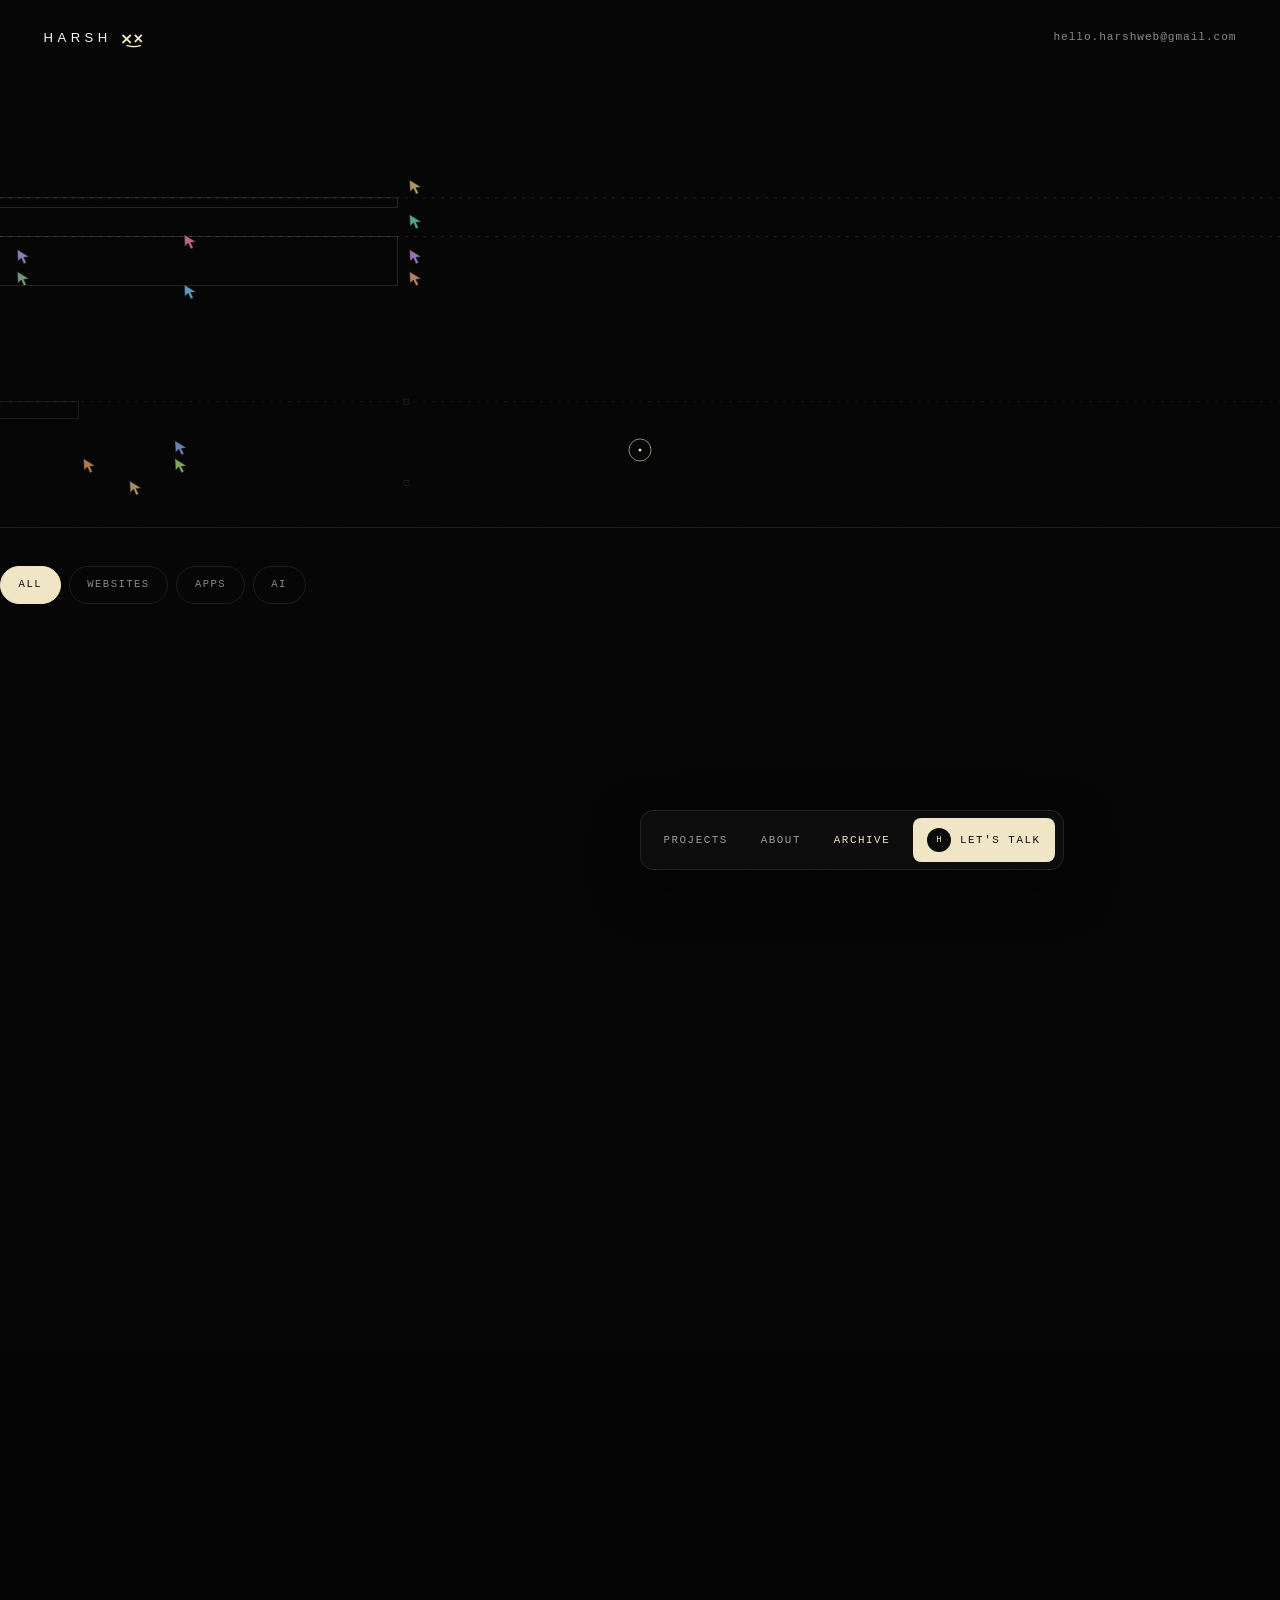
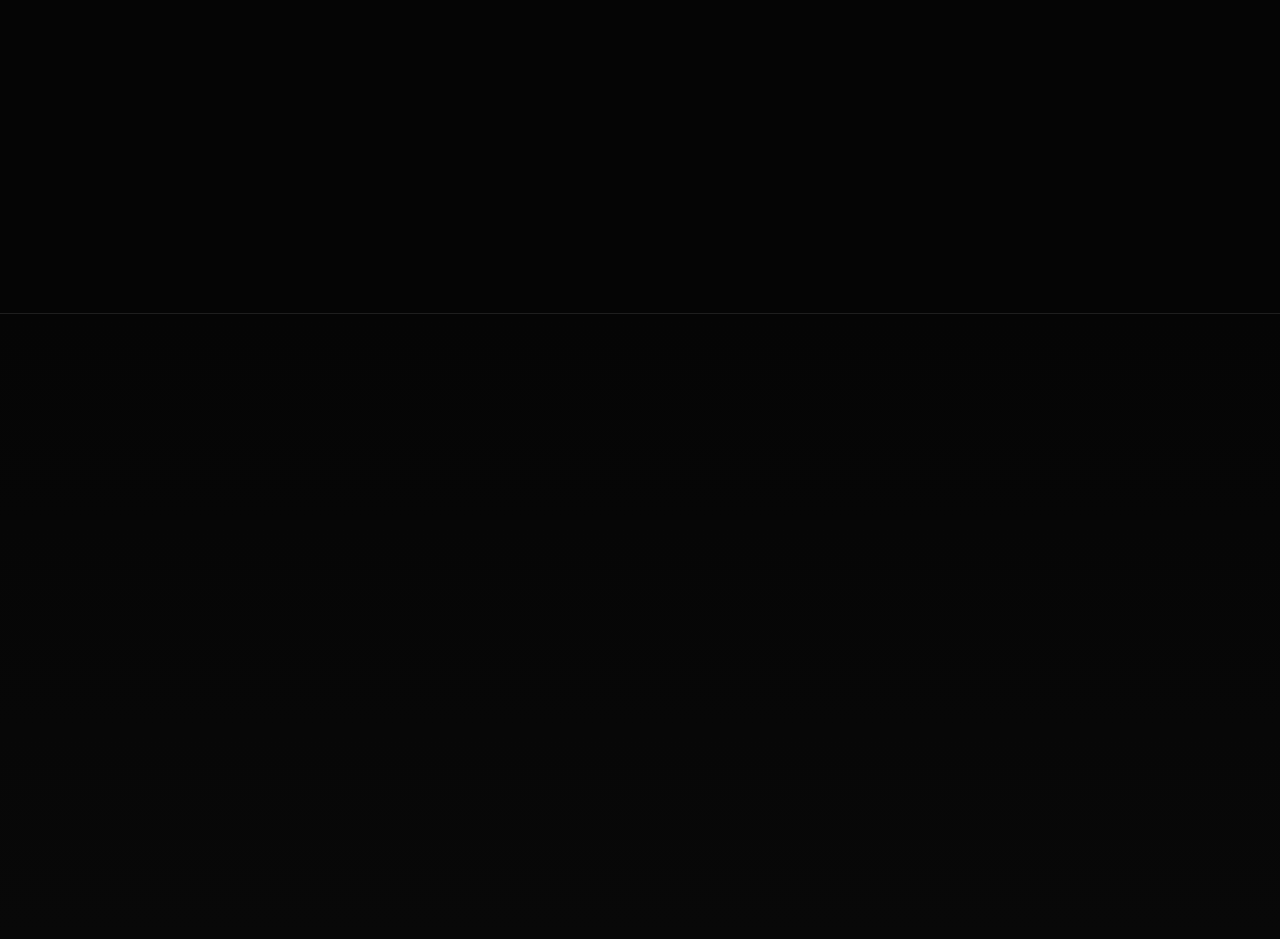
==== archive.html @ 2f4eae8d "Add files via upload" ====
<!DOCTYPE html>
<html lang="en">
<head>
<meta charset="UTF-8"><script>(function(){if('scrollRestoration' in history)history.scrollRestoration='manual';var nav=performance.getEntriesByType('navigation')[0];if(nav&&nav.type==='reload'){if(location.hash)history.replaceState(null,'',location.pathname+location.search);var top=function(){window.scrollTo({top:0,left:0,behavior:'instant'})};document.documentElement.style.scrollBehavior='auto';top();addEventListener('DOMContentLoaded',top,{once:true});addEventListener('load',top,{once:true});document.addEventListener('harsh:signature-done',function(){document.documentElement.style.removeProperty('scroll-behavior')},{once:true});setTimeout(function(){document.documentElement.style.removeProperty('scroll-behavior')},5000)}})();</script>
<script>document.documentElement.classList.add('js');</script>

<meta name="viewport" content="width=device-width, initial-scale=1, viewport-fit=cover">
<title>Archive — Harsh</title>
<meta name="description" content="The archive: websites, apps and AI experiments by Harsh.">
<meta name="theme-color" content="#050505">
<meta property="og:image" content="assets/img/og.png">
<meta property="og:image:width" content="1200">
<meta property="og:image:height" content="630">
<meta name="twitter:card" content="summary_large_image">
<meta name="twitter:title" content="Harsh — Websites, Apps & AI">
<meta name="twitter:description" content="Web developer building websites, apps and AI products.">
<meta name="twitter:image" content="assets/img/og.png">
<meta property="og:title" content="Archive — Harsh">
<meta property="og:description" content="Archive — Harsh — project case study by Harsh.">
<meta property="og:type" content="website">
<link rel="icon" href="assets/img/favicon.svg" type="image/svg+xml">
<link rel="stylesheet" href="assets/css/styles.css">
<link rel="stylesheet" href="assets/css/swarm.css?v=5-smooth">
<script>if(!matchMedia('(prefers-reduced-motion: reduce)').matches){document.documentElement.classList.add('swarm-enabled','swarm-zero');setTimeout(function(){document.documentElement.classList.remove('swarm-zero')},5000)}</script>
<style>.swarm-zero body{visibility:hidden;background:#050505}.swarm-zero .swarm-canvas{visibility:visible}</style>
<link rel="stylesheet" href="assets/css/signature.css">
<link rel="stylesheet" href="assets/css/smooth.css">
</head>
<body class="is-loading">


<div class="grain" aria-hidden="true"></div>
<div class="cursor" id="cursor" aria-hidden="true"><span class="cursor__dot"></span><span class="cursor__ring"></span></div>

<header class="topbar">
  <a class="topbar__logo" href="index.html" aria-label="Harsh — home">
    <span class="topbar__logoText">HARSH</span><span class="glyph glyph--sm" aria-hidden="true"></span>
  </a>
  <div class="topbar__right">
    <a class="topbar__mail" href="mailto:hello.harshweb@gmail.com">hello.harshweb@gmail.com</a>
  </div>
</header>

<main class="archive shell" id="top">
  <header class="archive__head">
    <p class="label">[ Archive ]</p>
    <h1 class="archive__title">The archive</h1>
    <p class="mono-sm archive__sub">Screens, sites, apps and AI experiments from the last few years. Some shipped, some stayed as ideas — all of them taught me something.</p>
  </header>

  <div class="filters" role="tablist" aria-label="Filter work by type">
    <button type="button" class="is-active" data-filter="all">All</button>
    <button type="button" data-filter="websites">Websites</button>
    <button type="button" data-filter="apps">Apps</button>
    <button type="button" data-filter="ai">AI</button>
  </div>

  <div class="archive__grid">
    <figure class="tile" data-title="Nova — Analytics dashboard" data-cat="apps ai">
      <img src="assets/img/project-nova.webp" alt="Nova analytics dashboard" loading="lazy">
      <figcaption><span>Nova — Analytics dashboard</span><span>App · AI</span></figcaption>
    </figure>

    <figure class="tile" data-title="Aria — AI support agent" data-cat="ai apps">
      <img src="assets/img/project-aria.webp" alt="Aria AI support agent" loading="lazy">
      <figcaption><span>Aria — AI support agent</span><span>AI</span></figcaption>
    </figure>

    <figure class="tile" data-title="Cadence — Startup website" data-cat="websites">
      <img src="assets/img/project-cadence.webp" alt="Cadence startup website" loading="lazy">
      <figcaption><span>Cadence — Startup website</span><span>Website</span></figcaption>
    </figure>

    <figure class="tile" data-title="Fitloop — Fitness app" data-cat="apps">
      <img src="assets/img/project-fitloop.webp" alt="Fitloop fitness app" loading="lazy">
      <figcaption><span>Fitloop — Fitness app</span><span>App</span></figcaption>
    </figure>

    <figure class="tile" data-title="Brew &amp; Co. — Coffee store" data-cat="websites">
      <img src="assets/img/project-brew.webp" alt="Brew and Co coffee store" loading="lazy">
      <figcaption><span>Brew &amp; Co. — Coffee store</span><span>Website</span></figcaption>
    </figure>

    <figure class="tile" data-title="Vision — Computer vision platform" data-cat="ai apps">
      <img src="assets/img/project-vision.webp" alt="Vision computer vision platform" loading="lazy">
      <figcaption><span>Vision — CV platform</span><span>AI</span></figcaption>
    </figure>

    <figure class="tile" data-title="Crucial Healthy Salad — Home page" data-cat="websites">
      <img src="assets/img/work-salad-home.webp" alt="Crucial Healthy Salad website home page" loading="lazy">
      <figcaption><span>Crucial Healthy Salad — Home</span><span>Website</span></figcaption>
    </figure>

    <figure class="tile" data-title="Crucial Healthy Salad — Our Story page" data-cat="websites">
      <img src="assets/img/work-salad-story.webp" alt="Crucial Healthy Salad website Our Story page" loading="lazy">
      <figcaption><span>Crucial Healthy Salad — Our Story</span><span>Website</span></figcaption>
    </figure>

    <figure class="tile" data-title="3D image gallery" data-cat="websites">
      <img src="assets/img/work-gallery3d.webp" alt="Dark 3D image gallery" loading="lazy">
      <figcaption><span>3D image gallery</span><span>Website</span></figcaption>
    </figure>
  </div>

  <div class="cta__actions" style="justify-content:flex-start;margin-top:clamp(50px,7vw,90px)">
    <a class="btn btn--cream" href="mailto:hello.harshweb@gmail.com"><span class="avatar avatar--btn" data-initials="H"></span>Let's talk</a>
    <a class="btn btn--ghost" href="index.html">Back home <span aria-hidden="true">→</span></a>
  </div>
</main>

<footer class="footer">
  <div class="shell">
    <div class="footer__huge" aria-hidden="true">
      <span>IDEA TO LAUNCH</span>
      <span class="is-outline">DETAILS INCLUDED</span>
    </div>
    <div class="footer__bottom">
      <p class="mono-xs">© <span data-year>2026</span> harsh</p>
      <a class="mono-xs footer__top-link" href="#top">Back to top ↑</a>
    </div>
  </div>
</footer>

<nav class="dock" aria-label="Primary">
  <div class="dock__inner">
    <a href="index.html#featured">Projects</a>
    <a href="index.html#about">About</a>
    <a href="archive.html" class="is-active">Archive</a>
    <a class="dock__cta" href="mailto:hello.harshweb@gmail.com"><span class="avatar avatar--btn" data-initials="H"></span>Let's talk</a>
  </div>
</nav>

<div class="lightbox" id="lightbox" hidden role="dialog" aria-modal="true" aria-label="Project preview">
  <button class="lightbox__close" type="button">Close ✕</button>
  <div>
    <img src="assets/img/project-nova.webp" alt="">
    <div class="lightbox__bar">
      <span class="mono-xs" data-lb-title></span>
      <span class="mono-xs" data-lb-cat></span>
    </div>
  </div>
</div>

<script src="assets/js/main.js?v=5-smooth"></script>
<script src="assets/js/signature.js" defer></script>
<script src="assets/js/swarm.js?v=5-smooth" defer></script>
</body>
</html>
---- assets/css/styles.css ----
/* =========================================================================
   HARSH — Portfolio
   Design language: near-black canvas, cream accent, oversized grotesk type,
   monospace micro-labels, pinned horizontal galleries, scroll-linked motion.
   Sections:
     01. Tokens & reset
     02. Base typography & utilities
     03. FX layers (preloader, grain, cursor)
     04. Top bar / dock / mobile menu
     05. Hero
     06. Marquee & ticker
     07. Statement + huge text reveals
     08. Featured gallery (pinned horizontal)
     09. Case studies
     10. Testimonials
     11. About
     12. Focus
     13. CTA
     14. Footer
     15. Archive page
     16. Case-study pages
     17. Responsive
     18. Motion preferences / print
     19. Signature FX (view transitions, progress, spotlight, field, tilt)
   ========================================================================= */

/* -------------------------------------------------------------------------
   Self-hosted variable fonts (SIL Open Font License 1.1)
   Inter Tight — display · JetBrains Mono — micro-labels & body
   ------------------------------------------------------------------------- */
/* Optional font missing from supplied v5 files: use the existing fallback stack, avoiding a 404 fetch. */
/* Optional font missing from supplied v5 files: use the existing fallback stack, avoiding a 404 fetch. */
/* Optional font missing from supplied v5 files: use the existing fallback stack, avoiding a 404 fetch. */
/* Optional font missing from supplied v5 files: use the existing fallback stack, avoiding a 404 fetch. */

/* ---------------------------------------------------------------- 01. TOKENS */
:root {
  --bg: #050505;
  --bg-soft: #0b0b0b;
  --bg-card: rgba(255, 255, 255, 0.035);
  --line: rgba(255, 255, 255, 0.09);
  --line-strong: rgba(255, 255, 255, 0.16);

  --cream: #f0e5c4;
  --cream-soft: rgba(240, 229, 196, 0.55);
  --cream-dim: rgba(240, 229, 196, 0.16);
  --ink: #f6f4ef;
  --muted: rgba(246, 244, 239, 0.55);
  --muted-2: rgba(246, 244, 239, 0.34);

  --font-display: "Inter Tight", "Helvetica Neue", Helvetica, Arial, system-ui, sans-serif;
  --font-mono: "JetBrains Mono", ui-monospace, SFMono-Regular, Menlo, Consolas, monospace;

  --shell: 1560px;
  --pad: clamp(16px, 3.4vw, 64px);

  --r-sm: 8px;
  --r-md: 14px;
  --r-lg: 22px;

  --ease: cubic-bezier(0.22, 0.68, 0.16, 1);
  --ease-out: cubic-bezier(0.16, 1, 0.3, 1);
}

*,
*::before,
*::after { box-sizing: border-box; }

* { margin: 0; padding: 0; }

html {
  -webkit-text-size-adjust: 100%;
  scroll-behavior: smooth;
  scrollbar-color: rgba(240, 229, 196, 0.25) transparent;
}

body {
  background: var(--bg);
  color: var(--ink);
  font-family: var(--font-display);
  font-weight: 400;
  font-size: 16px;
  line-height: 1.5;
  overflow-x: hidden;
  -webkit-font-smoothing: antialiased;
  -moz-osx-font-smoothing: grayscale;
}

body.is-loading { overflow: hidden; height: 100vh; }

img, svg, video { display: block; max-width: 100%; }
img { height: auto; }
a { color: inherit; text-decoration: none; }
button { font: inherit; color: inherit; background: none; border: 0; cursor: pointer; }
ul { list-style: none; }
::selection { background: var(--cream); color: #0a0a0a; }

::-webkit-scrollbar { width: 9px; height: 9px; }
::-webkit-scrollbar-track { background: #0a0a0a; }
::-webkit-scrollbar-thumb { background: rgba(240, 229, 196, 0.22); border-radius: 99px; }
::-webkit-scrollbar-thumb:hover { background: rgba(240, 229, 196, 0.4); }

:focus-visible {
  outline: 2px solid var(--cream);
  outline-offset: 4px;
  border-radius: 4px;
}

.sr-only {
  position: absolute; width: 1px; height: 1px; padding: 0;
  overflow: hidden; clip: rect(0 0 0 0); white-space: nowrap; border: 0;
}

/* anchor offset for the fixed top bar */
[id] { scroll-margin-top: 96px; }

/* ------------------------------------------------------- 02. TYPE & UTILS */
.shell {
  width: 100%;
  max-width: var(--shell);
  margin-inline: auto;
  padding-inline: var(--pad);
}

.label {
  font-family: var(--font-mono);
  font-size: 0.7rem;
  font-weight: 400;
  letter-spacing: 0.16em;
  text-transform: uppercase;
  color: var(--cream-soft);
}
.label--gap { display: block; margin-top: 4.5rem; }

.mono-xs {
  font-family: var(--font-mono);
  font-size: 0.68rem;
  letter-spacing: 0.14em;
  text-transform: uppercase;
  color: var(--muted);
}
.mono-sm {
  font-family: var(--font-mono);
  font-size: 0.8rem;
  line-height: 1.75;
  letter-spacing: 0.01em;
  color: rgba(246, 244, 239, 0.68);
}
.mono-sm--dim { color: var(--muted-2); }
.body {
  font-size: clamp(0.95rem, 1.05vw, 1.05rem);
  line-height: 1.72;
  color: rgba(246, 244, 239, 0.66);
}

.huge {
  font-size: clamp(2rem, 4.6vw, 4.3rem);
  font-weight: 500;
  line-height: 1.06;
  letter-spacing: -0.028em;
  color: var(--cream);
  max-width: 18ch;
}
@media (min-width: 1100px) { .huge { max-width: 22ch; } }

.glyph {
  display: inline-block;
  position: relative;
  vertical-align: baseline;
  color: var(--cream);
  font-family: var(--font-display);
  font-weight: 600;
  line-height: 1;
  letter-spacing: 0;
  white-space: nowrap;
}
.glyph::before { content: "\00D7\035C\00D7"; }
.glyph--sm { margin-left: 8px; font-size: 1.25em; }

.dot {
  display: inline-block;
  width: 6px; height: 6px;
  border-radius: 50%;
  background: #9fdc9a;
  margin-right: 8px;
  box-shadow: 0 0 0 4px rgba(159, 220, 154, 0.14);
  animation: pulse 2.6s var(--ease) infinite;
}
@keyframes pulse { 0%, 100% { opacity: 1 } 50% { opacity: 0.35 } }

.avatar {
  display: inline-grid;
  place-items: center;
  width: 34px; height: 34px;
  border-radius: 50%;
  background: var(--cream);
  color: #0a0a0a;
  font-family: var(--font-mono);
  font-size: 0.66rem;
  letter-spacing: 0.02em;
  flex: none;
  position: relative;
  overflow: hidden;
}
.avatar::before {
  content: attr(data-initials);
  position: absolute;
  inset: 0;
  display: grid;
  place-items: center;
}
.avatar--btn { width: 24px; height: 24px; font-size: 0.55rem; background: #0a0a0a; color: var(--cream); }

/* buttons */
.btn {
  display: inline-flex;
  align-items: center;
  gap: 10px;
  font-family: var(--font-mono);
  font-size: 0.72rem;
  letter-spacing: 0.12em;
  text-transform: uppercase;
  padding: 0.95rem 1.35rem;
  border-radius: var(--r-sm);
  border: 1px solid transparent;
  transition: transform 0.5s var(--ease), background 0.4s var(--ease), color 0.4s var(--ease), border-color 0.4s var(--ease);
  will-change: transform;
}
.btn:hover { transform: translateY(-2px); }
.btn--cream { background: var(--cream); color: #0a0a0a; }
.btn--cream:hover { background: #fff6dd; }
.btn--ghost {
  border-color: var(--line-strong);
  background: rgba(10, 10, 10, 0.55);
  color: var(--ink);
  backdrop-filter: blur(10px);
}
.btn--ghost:hover { border-color: var(--cream); color: var(--cream); }
.btn--outline {
  border-color: var(--line-strong);
  color: var(--cream);
  margin-top: 2.5rem;
}
.btn--outline:hover { background: var(--cream); color: #0a0a0a; border-color: var(--cream); }

/* scroll reveal (only hidden when JS is available, so content never disappears) */
.reveal { transition: opacity 0.9s var(--ease-out), transform 1s var(--ease-out); }
.js .reveal { opacity: 0; transform: translateY(20px); }
.js .reveal.is-in { opacity: 1; transform: none; }

/* word-by-word reveal */
[data-split="words"] .word {
  display: inline-block;
  color: var(--cream-dim);
  transition: color 0.45s linear, opacity 0.45s linear;
  will-change: color;
}
[data-split="words"] .word.is-lit { color: var(--cream); }

/* --------------------------------------------------------------- 03. FX */
.loader {
  position: fixed;
  inset: 0;
  z-index: 200;
  background: var(--bg);
  display: none;
  place-items: center;
  transition: opacity 0.7s var(--ease), visibility 0.7s;
}
.js .loader { display: grid; }
.loader.is-done { opacity: 0; visibility: hidden; }
.loader__inner { width: min(88vw, 460px); text-align: center; }
.loader__mark { display: flex; justify-content: center; margin-bottom: 22px; }
.loader__name {
  font-size: clamp(2.6rem, 9vw, 5rem);
  font-weight: 500;
  letter-spacing: 0.12em;
  line-height: 1;
  color: var(--cream);
}
.loader__bar {
  height: 1px;
  background: rgba(255, 255, 255, 0.12);
  margin: 30px 0 14px;
  overflow: hidden;
}
.loader__bar span {
  display: block;
  height: 100%;
  width: 0%;
  background: var(--cream);
  transition: width 0.35s linear;
}
.loader__meta {
  display: flex;
  justify-content: space-between;
  font-family: var(--font-mono);
  font-size: 0.66rem;
  letter-spacing: 0.16em;
  text-transform: uppercase;
  color: var(--muted);
}

.grain {
  position: fixed;
  inset: -50%;
  z-index: 90;
  pointer-events: none;
  opacity: 0.16;
  background-image: url("data:image/svg+xml,%3Csvg xmlns='http://www.w3.org/2000/svg' width='200' height='200'%3E%3Cfilter id='n'%3E%3CfeTurbulence type='fractalNoise' baseFrequency='0.85' numOctaves='3'/%3E%3C/filter%3E%3Crect width='200' height='200' filter='url(%23n)' opacity='0.5'/%3E%3C/svg%3E");
  animation: grainShift 8s steps(6) infinite;
  mix-blend-mode: overlay;
}
@keyframes grainShift {
  0%, 100% { transform: translate(0, 0) }
  20% { transform: translate(-3%, 2%) }
  40% { transform: translate(2%, -3%) }
  60% { transform: translate(-2%, -2%) }
  80% { transform: translate(3%, 1%) }
}

.cursor {
  position: fixed;
  top: 0; left: 0;
  z-index: 95;
  pointer-events: none;
  mix-blend-mode: difference;
}
.cursor__dot,
.cursor__ring {
  position: absolute;
  border-radius: 50%;
  transform: translate(-50%, -50%);
}
.cursor__dot { width: 6px; height: 6px; background: var(--cream); transition: opacity 0.25s var(--ease); }
.cursor__ring {
  width: 36px; height: 36px;
  border: 1px solid rgba(240, 229, 196, 0.6);
  transition: width 0.35s var(--ease), height 0.35s var(--ease), border-color 0.35s var(--ease);
}
.cursor.is-hover .cursor__ring { width: 62px; height: 62px; border-color: var(--cream); }
.cursor__label {
  position: absolute;
  left: 0; top: 0;
  transform: translate(-50%, -50%) scale(0.9);
  font-family: var(--font-mono);
  font-size: 0.58rem;
  letter-spacing: 0.16em;
  text-transform: uppercase;
  color: var(--cream);
  opacity: 0;
  transition: opacity 0.3s var(--ease), transform 0.4s var(--ease);
  white-space: nowrap;
}
.cursor.is-label .cursor__ring {
  width: 78px; height: 78px;
  border-color: transparent;
  background: rgba(240, 229, 196, 0.16);
}
.cursor.is-label .cursor__dot { opacity: 0; }
.cursor.is-label .cursor__label { opacity: 1; transform: translate(-50%, -50%) scale(1); }
@media (hover: none), (pointer: coarse) { .cursor { display: none; } }

/* --------------------------------------------------- 04. BARS & NAVIGATION */
.topbar {
  position: fixed;
  top: 0; left: 0; right: 0;
  z-index: 80;
  display: flex;
  align-items: center;
  justify-content: space-between;
  gap: 20px;
  padding: clamp(16px, 2.2vw, 30px) var(--pad);
  mix-blend-mode: normal;
}
.topbar__logo {
  display: inline-flex;
  align-items: center;
  font-family: var(--font-display);
  font-weight: 500;
  font-size: 0.82rem;
  letter-spacing: 0.34em;
  text-transform: uppercase;
  color: var(--ink);
  transition: color 0.4s var(--ease);
}
.topbar__logo:hover { color: var(--cream); }
.topbar__right {
  display: flex;
  align-items: center;
  gap: clamp(14px, 2vw, 34px);
}
.topbar__status {
  display: inline-flex;
  align-items: center;
  font-family: var(--font-mono);
  font-size: 0.66rem;
  letter-spacing: 0.14em;
  text-transform: uppercase;
  color: var(--muted);
}
.topbar__mail {
  font-family: var(--font-mono);
  font-size: 0.7rem;
  letter-spacing: 0.08em;
  color: var(--muted);
  border-bottom: 1px solid transparent;
  transition: color 0.35s var(--ease), border-color 0.35s var(--ease);
}
.topbar__mail:hover { color: var(--cream); border-color: var(--cream); }

.dock {
  position: fixed;
  left: 50%;
  bottom: clamp(16px, 2.4vw, 30px);
  transform: translateX(-50%);
  z-index: 82;
  width: max-content;
  max-width: calc(100vw - 24px);
}
.dock__inner {
  display: flex;
  align-items: center;
  gap: 4px;
  padding: 7px 8px;
  border-radius: var(--r-md);
  background: rgba(14, 14, 14, 0.72);
  border: 1px solid var(--line);
  backdrop-filter: blur(18px) saturate(140%);
  box-shadow: 0 18px 50px rgba(0, 0, 0, 0.55);
}
.dock__inner > a {
  font-family: var(--font-mono);
  font-size: 0.68rem;
  letter-spacing: 0.14em;
  text-transform: uppercase;
  color: rgba(246, 244, 239, 0.62);
  padding: 0.62rem 0.9rem;
  border-radius: 8px;
  transition: color 0.3s var(--ease), background 0.3s var(--ease);
  white-space: nowrap;
}
.dock__inner > a:hover { color: var(--ink); background: rgba(255, 255, 255, 0.05); }
.dock__inner > a.is-active { color: var(--cream); }
.dock__cta {
  display: inline-flex;
  align-items: center;
  gap: 9px;
  background: var(--cream);
  color: #0a0a0a !important;
  font-weight: 500;
  margin-left: 4px;
}
.dock__cta:hover { background: #fff6dd; color: #0a0a0a !important; }

.menuBtn {
  position: fixed;
  top: clamp(14px, 2.2vw, 26px);
  right: var(--pad);
  z-index: 120;
  width: 46px; height: 46px;
  border-radius: var(--r-sm);
  border: 1px solid var(--line);
  background: rgba(14, 14, 14, 0.7);
  backdrop-filter: blur(14px);
  display: none;
  place-items: center;
  gap: 6px;
  flex-direction: column;
}
.menuBtn span:not(.sr-only) {
  display: block;
  width: 18px; height: 1.5px;
  background: var(--cream);
  transition: transform 0.4s var(--ease), opacity 0.3s var(--ease);
}
.menuBtn[aria-expanded="true"] span:nth-child(1) { transform: translateY(3.75px) rotate(45deg); }
.menuBtn[aria-expanded="true"] span:nth-child(2) { transform: translateY(-3.75px) rotate(-45deg); }

.menu {
  position: fixed;
  inset: 0;
  z-index: 110;
  background: rgba(5, 5, 5, 0.97);
  backdrop-filter: blur(20px);
  display: flex;
  flex-direction: column;
  justify-content: center;
  gap: 40px;
  padding: 0 var(--pad);
}
.menu[hidden] { display: none; }
.menu__nav { display: flex; flex-direction: column; gap: 6px; }
.menu__nav a {
  font-size: clamp(2rem, 11vw, 4rem);
  font-weight: 500;
  letter-spacing: -0.02em;
  color: var(--cream);
  padding: 0.15em 0;
  border-bottom: 1px solid var(--line);
  transition: padding-left 0.4s var(--ease), color 0.4s var(--ease);
}
.menu__nav a:hover { padding-left: 0.4em; }
.menu__foot {
  display: flex;
  justify-content: space-between;
  align-items: center;
  font-family: var(--font-mono);
  font-size: 0.7rem;
  letter-spacing: 0.1em;
  color: var(--muted);
}

/* --------------------------------------------------------------- 05. HERO */
.hero {
  position: relative;
  min-height: 100vh;
  min-height: 100svh;
  display: flex;
  align-items: center;
  overflow: hidden;
  isolation: isolate;
}

.hero__media {
  position: absolute;
  inset: 0;
  z-index: -2;
  display: flex;
  align-items: flex-end;
  justify-content: center;
  transform-origin: 50% 100%;
  will-change: transform, opacity;
}
.hero__media img {
  height: 84%;
  width: auto;
  max-width: none;
  object-fit: contain;
  object-position: 50% 100%;
  filter: grayscale(1) contrast(1.1) brightness(0.92);
  opacity: 0.92;
}
.hero__media::after {
  content: "";
  position: absolute;
  inset: 0;
  background:
    linear-gradient(to bottom, rgba(5, 5, 5, 0.7) 0%, rgba(5, 5, 5, 0) 22%, rgba(5, 5, 5, 0) 60%, var(--bg) 100%),
    linear-gradient(to right, var(--bg) 0%, rgba(5, 5, 5, 0) 24%, rgba(5, 5, 5, 0) 76%, var(--bg) 100%);
}

.hero__grid {
  position: absolute;
  inset: 0;
  z-index: -1;
  pointer-events: none;
  background-image: linear-gradient(to right, rgba(255, 255, 255, 0.05) 1px, transparent 1px);
  background-size: calc(100% / 6) 100%;
  -webkit-mask-image: linear-gradient(to bottom, transparent, #000 30%, #000 70%, transparent);
  mask-image: linear-gradient(to bottom, transparent, #000 30%, #000 70%, transparent);
  opacity: 0.7;
}

.hero__inner {
  position: relative;
  width: 100%;
  padding-top: clamp(90px, 12vh, 150px);
  padding-bottom: clamp(120px, 16vh, 190px);
}
.hero__lines { display: flex; flex-direction: column; gap: clamp(4px, 0.8vw, 14px); }
.hero__row { will-change: transform; display: flex; align-items: center; gap: clamp(14px, 2.4vw, 40px); }
.hero__row--a { padding-left: 4vw; }
.hero__row--b { justify-content: flex-end; }
.hero__row--c { padding-left: 8vw; }

.hero__title {
  font-size: clamp(2.7rem, 10.2vw, 11rem);
  font-weight: 500;
  line-height: 0.9;
  letter-spacing: -0.035em;
  text-transform: uppercase;
  color: var(--cream);
  white-space: nowrap;
}

/* entrance: hero type rises once the preloader is gone */
.hero__title,
.topbar,
.dock { transition: opacity 1s var(--ease-out), transform 1.15s var(--ease-out); }
.js .hero__title,
.js .topbar,
.js .dock { opacity: 0; transform: translateY(0.09em); }
.js .topbar,
.js .dock { transform: translateY(12px); }
body.is-ready .hero__title,
body.is-ready .topbar,
body.is-ready .dock { opacity: 1; transform: none; }
body.is-ready .hero__row--b .hero__title { transition-delay: 0.1s; }
body.is-ready .hero__row--c .hero__title { transition-delay: 0.2s; }
.hero__lede {
  font-family: var(--font-mono);
  font-size: clamp(0.72rem, 0.95vw, 0.86rem);
  line-height: 1.75;
  color: rgba(246, 244, 239, 0.72);
  max-width: 34ch;
  margin-right: auto;
  padding-left: 4vw;
}

.chip {
  display: inline-flex;
  flex-direction: column;
  gap: 3px;
  padding: 12px 16px;
  border-radius: 4px;
  background: linear-gradient(150deg, rgba(240, 229, 196, 0.14), rgba(20, 20, 20, 0.62));
  border: 1px solid rgba(240, 229, 196, 0.14);
  backdrop-filter: blur(10px);
  font-family: var(--font-mono);
  white-space: nowrap;
}
.chip b {
  font-weight: 400;
  font-size: 0.66rem;
  letter-spacing: 0.12em;
  text-transform: uppercase;
  color: var(--cream);
}
.chip i {
  font-style: normal;
  font-size: 0.6rem;
  letter-spacing: 0.1em;
  text-transform: uppercase;
  color: var(--muted-2);
}
.chip--a { align-self: center; }
.chip--b { align-self: flex-end; margin-bottom: 0.4em; }

.hero__arrow { margin-left: auto; color: var(--cream); }
.hero__arrow svg { width: clamp(28px, 3vw, 46px); height: auto; animation: bob 2.4s var(--ease) infinite; }
@keyframes bob {
  0%, 100% { transform: translateY(-4px) }
  50% { transform: translateY(6px) }
}

.hero__foot {
  position: absolute;
  left: var(--pad);
  right: var(--pad);
  bottom: clamp(78px, 9vh, 110px);
  display: flex;
  justify-content: space-between;
  padding-inline: 0;
}

/* ----------------------------------------------------- 06. MARQUEE/TICKER */
.marquee {
  position: relative;
  padding: clamp(60px, 9vw, 130px) 0 clamp(40px, 6vw, 90px);
  overflow: hidden;
  border-top: 1px solid var(--line);
}
.marquee__row {
  display: flex;
  align-items: center;
  gap: 0.35em;
  white-space: nowrap;
  will-change: transform;
}
.marquee__word {
  font-size: clamp(2.6rem, 10.5vw, 11rem);
  font-weight: 500;
  line-height: 1;
  letter-spacing: -0.04em;
  text-transform: uppercase;
  color: var(--cream);
  padding-right: 0.3em;
}
.marquee__word.is-outline {
  color: transparent;
  -webkit-text-stroke: 1px rgba(240, 229, 196, 0.45);
}

.ticker {
  overflow: hidden;
  border-top: 1px solid var(--line);
  border-bottom: 1px solid var(--line);
  padding: 16px 0;
  background: linear-gradient(90deg, rgba(240, 229, 196, 0.03), rgba(255, 255, 255, 0));
}
.ticker__track,
.about__stripTrack,
.cta__row {
  display: flex;
  align-items: center;
  gap: clamp(18px, 2.6vw, 46px);
  width: max-content;
  animation: tickerMove 46s linear infinite;
  will-change: transform;
}
.cta__row--rev { animation-direction: reverse; animation-duration: 58s; }
.ticker:hover .ticker__track,
.cta__collage:hover .cta__row { animation-play-state: paused; }
@keyframes tickerMove { from { transform: translate3d(0, 0, 0) } to { transform: translate3d(-50%, 0, 0) } }

.ticker__track span {
  font-family: var(--font-mono);
  font-size: 0.74rem;
  letter-spacing: 0.16em;
  text-transform: uppercase;
  color: rgba(246, 244, 239, 0.5);
}
.ticker__track i { color: var(--cream-dim); font-style: normal; }

/* ------------------------------------------------------------- 07. STATEMENT */
.statement {
  padding: clamp(80px, 12vw, 170px) var(--pad) clamp(60px, 8vw, 110px);
}
.statement__body {
  display: grid;
  grid-template-columns: minmax(0, 1.55fr) minmax(0, 0.85fr);
  gap: clamp(30px, 6vw, 110px);
  align-items: start;
  margin-top: clamp(26px, 4vw, 54px);
}
.statement__aside {
  display: flex;
  flex-direction: column;
  gap: 1.1rem;
  padding-top: 0.7rem;
  border-top: 1px solid var(--line);
  padding-top: 1.4rem;
}

/* --------------------------------------------------------------- 08. GALLERY */
.gallery {
  position: relative;
  background: var(--bg);
}
.gallery__pin {
  position: sticky;
  top: 0;
  height: 100vh;
  height: 100svh;
  display: flex;
  flex-direction: column;
  justify-content: center;
  overflow: hidden;
}
.gallery__head {
  position: absolute;
  top: clamp(78px, 12vh, 130px);
  left: 50%;
  transform: translateX(-50%);
  width: 100%;
  display: flex;
  justify-content: space-between;
  align-items: center;
  z-index: 2;
}
.gallery__count { color: var(--member, var(--muted)) }
.gallery__track {
  display: flex;
  gap: clamp(20px, 3vw, 54px);
  padding-inline: var(--pad);
  will-change: transform;
}

.pcard {
  flex: 0 0 min(70vw, 940px, 104svh);
  transition: opacity 1s var(--ease-out), transform 1.1s var(--ease-out);
}
.js .pcard { opacity: 0; transform: translateY(26px); }
.js .gallery.is-in .pcard { opacity: 1; transform: none; }
.js .gallery.is-in .pcard:nth-child(2) { transition-delay: 0.07s; }
.js .gallery.is-in .pcard:nth-child(3) { transition-delay: 0.14s; }
.js .gallery.is-in .pcard:nth-child(4) { transition-delay: 0.21s; }
.js .gallery.is-in .pcard:nth-child(5) { transition-delay: 0.28s; }
.js .gallery.is-in .pcard:nth-child(6) { transition-delay: 0.35s; }
.js .gallery.is-in .pcard:nth-child(7) { transition-delay: 0.42s; }
.pcard__link {
  display: block;
  position: relative;
  border-radius: var(--r-md);
  overflow: hidden;
  background: var(--bg-card);
  border: 1px solid var(--line);
  transition: border-color 0.5s var(--ease), transform 0.7s var(--ease-out);
}
.pcard__link:hover { border-color: rgba(240, 229, 196, 0.4); transform: translateY(-6px); }
.pcard__index {
  position: absolute;
  top: 14px; left: 16px;
  z-index: 2;
  font-family: var(--font-mono);
  font-size: 0.66rem;
  letter-spacing: 0.14em;
  color: var(--cream);
  background: rgba(5, 5, 5, 0.6);
  border: 1px solid var(--line);
  padding: 5px 9px;
  border-radius: 99px;
  backdrop-filter: blur(8px);
}
.pcard__media {
  aspect-ratio: 16 / 10;
  overflow: hidden;
  background: #0c0c0c;
}
.pcard__media img {
  width: 100%; height: 100%;
  object-fit: cover;
  transition: transform 1.1s var(--ease-out), filter 0.7s var(--ease);
  filter: saturate(0.85);
}
.pcard__link:hover .pcard__media img { transform: scale(1.06); filter: saturate(1); }
.pcard__meta {
  display: grid;
  grid-template-columns: minmax(0, 0.9fr) minmax(0, 1.2fr) auto;
  align-items: baseline;
  gap: clamp(14px, 2.4vw, 40px);
  padding: clamp(18px, 2vw, 30px) clamp(18px, 2vw, 32px) clamp(20px, 2.2vw, 34px);
}
.pcard__meta h3 {
  font-size: clamp(1.4rem, 2.1vw, 2.1rem);
  font-weight: 500;
  letter-spacing: -0.02em;
  color: var(--cream);
}
.pcard__meta p {
  font-family: var(--font-mono);
  font-size: 0.78rem;
  line-height: 1.7;
  color: var(--muted);
}
.tags { display: flex; flex-wrap: wrap; gap: 7px; }
.tags em {
  font-style: normal;
  font-family: var(--font-mono);
  font-size: 0.6rem;
  letter-spacing: 0.1em;
  text-transform: uppercase;
  color: rgba(246, 244, 239, 0.7);
  border: 1px solid var(--line);
  padding: 6px 10px;
  border-radius: 99px;
}
.pcard--end { flex-basis: min(46vw, 560px); }
.pcard__outro {
  height: 100%;
  display: flex;
  flex-direction: column;
  justify-content: center;
  gap: 16px;
  padding: clamp(28px, 4vw, 56px);
  border: 1px dashed var(--line-strong);
  border-radius: var(--r-md);
  background: linear-gradient(150deg, rgba(240, 229, 196, 0.05), rgba(255, 255, 255, 0.01));
}
.pcard__outro h3 {
  font-size: clamp(1.6rem, 2.6vw, 2.6rem);
  font-weight: 500;
  letter-spacing: -0.02em;
  color: var(--cream);
}
.pcard__outro p { font-family: var(--font-mono); font-size: 0.78rem; line-height: 1.7; color: var(--muted); }
.pcard__outro .btn { align-self: flex-start; margin-top: 10px; }

/* ----------------------------------------------------------------- 09. CASES */
.cases {
  padding: clamp(90px, 13vw, 190px) var(--pad) clamp(60px, 8vw, 120px);
}
.cases__head {
  display: flex;
  justify-content: space-between;
  align-items: flex-end;
  gap: 30px;
  padding-bottom: clamp(30px, 5vw, 70px);
}
.cases__title {
  font-size: clamp(2.4rem, 7vw, 7rem);
  font-weight: 500;
  line-height: 0.95;
  letter-spacing: -0.035em;
  text-transform: uppercase;
  color: var(--cream);
  text-align: right;
}
.cases__list { border-top: 1px solid var(--line); }
.case { position: relative; border-bottom: 1px solid var(--line); }
.case__link {
  position: relative;
  z-index: 2;
  display: grid;
  grid-template-columns: 68px minmax(0, 1fr) auto;
  align-items: center;
  gap: clamp(12px, 2.4vw, 40px);
  padding: clamp(26px, 3.6vw, 54px) 0;
  transition: padding-left 0.6s var(--ease-out);
}
.case__link:hover { padding-left: clamp(10px, 1.6vw, 26px); }
.case__num {
  font-family: var(--font-mono);
  font-size: 0.72rem;
  letter-spacing: 0.14em;
  color: var(--cream-soft);
}
.case__main { display: flex; flex-direction: column; gap: 12px; }
.case__name {
  font-size: clamp(1.2rem, 2.5vw, 2.5rem);
  font-weight: 500;
  line-height: 1.14;
  letter-spacing: -0.022em;
  color: var(--ink);
  transition: color 0.5s var(--ease);
  max-width: 34ch;
}
.case__link:hover .case__name { color: var(--cream); }
.case__tags {
  font-family: var(--font-mono);
  font-size: 0.68rem;
  letter-spacing: 0.12em;
  text-transform: uppercase;
  color: var(--muted-2);
}
.case__hover {
  font-family: var(--font-mono);
  font-size: 0.68rem;
  letter-spacing: 0.14em;
  text-transform: uppercase;
  color: var(--cream);
  opacity: 0;
  transform: translateX(-10px);
  transition: opacity 0.5s var(--ease), transform 0.5s var(--ease);
  white-space: nowrap;
}
.case__link:hover .case__hover { opacity: 1; transform: none; }
.case__thumb {
  position: fixed;
  top: 0; left: 0;
  width: min(30vw, 400px);
  aspect-ratio: 16 / 10;
  border-radius: var(--r-sm);
  overflow: hidden;
  pointer-events: none;
  z-index: 70;
  opacity: 0;
  transform: translate(-50%, -50%) scale(0.94);
  transition: opacity 0.45s var(--ease), transform 0.5s var(--ease-out);
  box-shadow: 0 30px 80px rgba(0, 0, 0, 0.6);
  border: 1px solid var(--line-strong);
}
.case__thumb img { width: 100%; height: 100%; object-fit: cover; }
.case.is-previewing .case__thumb { opacity: 1; transform: translate(-50%, -50%) scale(1); }
@media (hover: none) { .case__thumb { display: none } }

/* ------------------------------------------------------------ 10. TESTIMONIALS */
.quotes {
  position: relative;
  padding: clamp(90px, 13vw, 200px) 0 clamp(70px, 9vw, 130px);
  overflow: hidden;
  border-top: 1px solid var(--line);
}
.quotes__bg {
  position: absolute;
  inset: 0;
  z-index: 0;
  display: flex;
  flex-direction: column;
  justify-content: center;
  gap: 0.1em;
  pointer-events: none;
}
.quotes__bg span {
  display: block;
  font-size: clamp(3.4rem, 14vw, 15rem);
  font-weight: 500;
  line-height: 0.86;
  letter-spacing: -0.05em;
  text-transform: uppercase;
  color: transparent;
  -webkit-text-stroke: 1px rgba(240, 229, 196, 0.16);
  text-align: center;
  will-change: transform;
}
.quotes__inner { position: relative; z-index: 1; }
.quotes__grid {
  display: grid;
  grid-template-columns: repeat(3, minmax(0, 1fr));
  gap: clamp(16px, 2vw, 30px);
  margin-top: clamp(30px, 5vw, 70px);
}
.quote {
  position: relative;
  display: flex;
  flex-direction: column;
  gap: 20px;
  padding: clamp(22px, 2.4vw, 34px);
  border: 1px solid var(--line);
  border-radius: var(--r-md);
  background: linear-gradient(160deg, rgba(18, 18, 18, 0.86), rgba(10, 10, 10, 0.72));
  backdrop-filter: blur(6px);
  transition: border-color 0.5s var(--ease), transform 0.7s var(--ease-out);
}
.quote:hover { border-color: rgba(240, 229, 196, 0.35); transform: translateY(-5px); }
.quote__num {
  font-family: var(--font-mono);
  font-size: 0.66rem;
  letter-spacing: 0.14em;
  color: var(--cream-soft);
}
.quote blockquote {
  font-size: clamp(1rem, 1.15vw, 1.12rem);
  line-height: 1.62;
  color: rgba(246, 244, 239, 0.86);
}
.quote figcaption {
  display: flex;
  align-items: center;
  gap: 12px;
  margin-top: auto;
  padding-top: 18px;
  border-top: 1px solid var(--line);
}
.quote figcaption > span:last-child { display: flex; flex-direction: column; gap: 3px; }
.quote figcaption b { font-weight: 500; font-size: 0.92rem; color: var(--ink); }
.quote figcaption i {
  font-style: normal;
  font-family: var(--font-mono);
  font-size: 0.66rem;
  letter-spacing: 0.1em;
  text-transform: uppercase;
  color: var(--muted-2);
}
.quotes__note { margin-top: clamp(20px, 3vw, 34px); color: var(--muted-2); }

/* ----------------------------------------------------------------- 11. ABOUT */
.about {
  padding: clamp(80px, 12vw, 180px) var(--pad) clamp(50px, 7vw, 100px);
  border-top: 1px solid var(--line);
}
.about__top {
  display: grid;
  grid-template-columns: minmax(0, 1.5fr) minmax(0, 1fr);
  gap: clamp(28px, 6vw, 90px);
  align-items: end;
}
.about__photo {
  position: relative;
  border-radius: var(--r-md);
  overflow: hidden;
  border: 1px solid var(--line);
  aspect-ratio: 4 / 5;
  background: #0c0c0c;
}
.about__photo img {
  width: 100%; height: 100%;
  object-fit: cover;
  filter: grayscale(1) contrast(1.05) brightness(0.86);
  transition: transform 1.2s var(--ease-out), filter 0.6s var(--ease);
}
.about__photo:hover img { transform: scale(1.04); filter: grayscale(0.2) contrast(1.05); }
.about__grid {
  display: grid;
  grid-template-columns: repeat(3, minmax(0, 1fr));
  gap: clamp(20px, 3vw, 54px);
  margin-top: clamp(40px, 6vw, 90px);
  padding-top: clamp(26px, 3vw, 44px);
  border-top: 1px solid var(--line);
}
.about__col { display: flex; flex-direction: column; gap: 16px; }
.about__strip {
  margin-top: clamp(50px, 7vw, 110px);
  overflow: hidden;
  -webkit-mask-image: linear-gradient(90deg, transparent, #000 8%, #000 92%, transparent);
  mask-image: linear-gradient(90deg, transparent, #000 8%, #000 92%, transparent);
}
.about__stripTrack img {
  width: clamp(180px, 22vw, 340px);
  aspect-ratio: 16 / 10;
  object-fit: cover;
  border-radius: var(--r-sm);
  border: 1px solid var(--line);
  filter: saturate(0.7) brightness(0.86);
  transition: filter 0.5s var(--ease), transform 0.6s var(--ease-out);
}
.about__stripTrack img:hover { filter: none; transform: translateY(-6px); }

/* ----------------------------------------------------------------- 12. FOCUS */
.focus {
  padding: clamp(70px, 10vw, 150px) 0;
  border-top: 1px solid var(--line);
}
.focus__grid {
  display: grid;
  grid-template-columns: minmax(0, 1.45fr) minmax(0, 1fr);
  gap: clamp(30px, 6vw, 100px);
}
.focus__big {
  font-size: clamp(1.9rem, 4.4vw, 4.2rem);
  font-weight: 500;
  line-height: 1.08;
  letter-spacing: -0.03em;
  color: var(--cream);
  max-width: 20ch;
}
.focus__right {
  display: flex;
  flex-direction: column;
  gap: 20px;
  padding-top: 0.8rem;
}

/* ------------------------------------------------------------------- 13. CTA */
.cta {
  position: relative;
  min-height: min(96vh, 900px);
  display: grid;
  place-items: center;
  overflow: hidden;
  border-top: 1px solid var(--line);
  padding: clamp(80px, 12vw, 160px) 0;
}
.cta__collage {
  position: absolute;
  inset: 0;
  z-index: 0;
  display: flex;
  flex-direction: column;
  justify-content: center;
  gap: clamp(16px, 2.4vw, 40px);
  opacity: 0.5;
  -webkit-mask-image: radial-gradient(62% 60% at 50% 50%, rgba(0, 0, 0, 0.35) 0%, #000 45%, #000 100%);
  mask-image: radial-gradient(62% 60% at 50% 50%, rgba(0, 0, 0, 0.35) 0%, #000 45%, #000 100%);
}
.cta__row img {
  width: clamp(220px, 26vw, 420px);
  aspect-ratio: 16 / 10;
  object-fit: cover;
  border-radius: var(--r-sm);
  border: 1px solid var(--line);
  filter: grayscale(0.75) brightness(0.55);
}
.cta__center { position: relative; z-index: 2; text-align: center; display: flex; flex-direction: column; align-items: center; gap: clamp(24px, 3.4vw, 44px); }
.cta__title {
  font-size: clamp(2.1rem, 6.4vw, 6.4rem);
  font-weight: 500;
  line-height: 1.02;
  letter-spacing: -0.035em;
  color: var(--cream);
  max-width: 22ch;
}
.cta__actions { display: flex; flex-wrap: wrap; gap: 12px; justify-content: center; }

/* ---------------------------------------------------------------- 14. FOOTER */
.footer {
  padding: clamp(70px, 10vw, 150px) 0 clamp(120px, 12vw, 170px);
  border-top: 1px solid var(--line);
  background: linear-gradient(to bottom, var(--bg), #080808);
}
.footer__top { display: flex; flex-direction: column; gap: 18px; }
.footer__mail {
  font-size: clamp(1.6rem, 5vw, 4.4rem);
  font-weight: 500;
  letter-spacing: -0.03em;
  color: var(--cream);
  width: fit-content;
  border-bottom: 1px solid transparent;
  transition: border-color 0.4s var(--ease), opacity 0.4s var(--ease);
}
.footer__mail:hover { border-color: var(--cream); }
.footer__contact { display: flex; flex-wrap: wrap; gap: 10px; margin-top: 6px; }
.copy {
  display: inline-flex;
  align-items: center;
  gap: 10px;
  font-family: var(--font-mono);
  font-size: 0.7rem;
  letter-spacing: 0.12em;
  text-transform: uppercase;
  color: rgba(246, 244, 239, 0.72);
  border: 1px solid var(--line);
  padding: 0.72rem 1rem;
  border-radius: var(--r-sm);
  transition: border-color 0.35s var(--ease), color 0.35s var(--ease), background 0.35s var(--ease);
}
.copy:hover { border-color: var(--cream); color: var(--cream); }
.copy__icon { width: 13px; height: 13px; flex: none; opacity: 0.8; }
.copy.is-copied { background: var(--cream); color: #0a0a0a; border-color: var(--cream); }

.footer__cols {
  display: grid;
  grid-template-columns: repeat(3, minmax(0, 1fr));
  gap: clamp(22px, 3vw, 50px);
  margin: clamp(50px, 7vw, 100px) 0 clamp(40px, 6vw, 80px);
  padding-top: clamp(26px, 3vw, 46px);
  border-top: 1px solid var(--line);
}
.footer__col { display: flex; flex-direction: column; gap: 12px; align-items: flex-start; }
.footer__col p { margin-bottom: 6px; color: var(--cream-soft); }
.footer__col a {
  font-size: 0.95rem;
  color: rgba(246, 244, 239, 0.62);
  transition: color 0.3s var(--ease), transform 0.4s var(--ease);
}
.footer__col a:hover { color: var(--cream); transform: translateX(3px); }

.footer__huge {
  display: flex;
  flex-direction: column;
  gap: 0.04em;
  padding: clamp(20px, 3vw, 40px) 0 clamp(26px, 4vw, 50px);
  border-top: 1px solid var(--line);
  border-bottom: 1px solid var(--line);
}
.footer__huge span {
  font-size: clamp(1.9rem, 8.6vw, 9rem);
  font-weight: 500;
  line-height: 0.92;
  letter-spacing: -0.045em;
  text-transform: uppercase;
  color: var(--cream);
}
.footer__huge .is-outline { color: transparent; -webkit-text-stroke: 1px rgba(240, 229, 196, 0.45); }
.footer__bottom {
  display: flex;
  justify-content: space-between;
  align-items: center;
  gap: 16px;
  padding-top: clamp(20px, 3vw, 34px);
}
.footer__top-link:hover { color: var(--cream); }

/* --------------------------------------------------------------- 15. ARCHIVE */
.archive { padding: clamp(120px, 16vw, 220px) 0 clamp(120px, 12vw, 180px); }
.archive__head {
  display: flex;
  flex-direction: column;
  gap: 22px;
  padding-bottom: clamp(30px, 4vw, 60px);
  border-bottom: 1px solid var(--line);
}
.archive__title {
  font-size: clamp(2.8rem, 13vw, 13rem);
  font-weight: 500;
  line-height: 0.86;
  letter-spacing: -0.05em;
  text-transform: uppercase;
  color: var(--cream);
}
.archive__sub { max-width: 52ch; }
.filters {
  display: flex;
  flex-wrap: wrap;
  gap: 8px;
  padding: clamp(20px, 3vw, 40px) 0;
}
.filters button {
  font-family: var(--font-mono);
  font-size: 0.66rem;
  letter-spacing: 0.14em;
  text-transform: uppercase;
  color: var(--muted);
  border: 1px solid var(--line);
  border-radius: 99px;
  padding: 0.62rem 1.1rem;
  transition: color 0.3s var(--ease), border-color 0.3s var(--ease), background 0.3s var(--ease);
}
.filters button:hover { color: var(--ink); border-color: var(--line-strong); }
.filters button.is-active { background: var(--cream); border-color: var(--cream); color: #0a0a0a; }

.archive__grid {
  columns: 3;
  column-gap: clamp(14px, 1.6vw, 26px);
}
.tile {
  position: relative;
  display: block;
  width: 100%;
  margin-bottom: clamp(14px, 1.6vw, 26px);
  border-radius: var(--r-sm);
  overflow: hidden;
  border: 1px solid var(--line);
  background: #0b0b0b;
  cursor: pointer;
  break-inside: avoid;
  transition: transform 0.6s var(--ease-out), border-color 0.4s var(--ease);
}
.tile:hover { transform: translateY(-5px); border-color: rgba(240, 229, 196, 0.4); }
.tile img { width: 100%; display: block; filter: saturate(0.8) brightness(0.9); transition: transform 1s var(--ease-out), filter 0.5s var(--ease); }
.tile:hover img { transform: scale(1.03); filter: none; }
.tile figcaption {
  position: absolute;
  left: 0; right: 0; bottom: 0;
  display: flex;
  justify-content: space-between;
  align-items: center;
  gap: 10px;
  padding: 14px 16px;
  background: linear-gradient(to top, rgba(5, 5, 5, 0.92), rgba(5, 5, 5, 0));
  font-family: var(--font-mono);
  font-size: 0.62rem;
  letter-spacing: 0.12em;
  text-transform: uppercase;
  color: var(--cream);
  opacity: 0;
  transform: translateY(8px);
  transition: opacity 0.4s var(--ease), transform 0.4s var(--ease);
}
.tile:hover figcaption { opacity: 1; transform: none; }
.tile--flat { aspect-ratio: 3 / 4; display: grid; place-items: center; }
.tile--flat span {
  font-family: var(--font-mono);
  font-size: 0.66rem;
  letter-spacing: 0.14em;
  text-transform: uppercase;
  color: rgba(246, 244, 239, 0.5);
  text-align: center;
  padding: 16px;
}

.lightbox {
  position: fixed;
  inset: 0;
  z-index: 150;
  background: rgba(5, 5, 5, 0.94);
  backdrop-filter: blur(14px);
  display: grid;
  place-items: center;
  padding: clamp(16px, 4vw, 60px);
}
.lightbox[hidden] { display: none; }
.lightbox img { max-height: 76vh; width: auto; border-radius: var(--r-sm); border: 1px solid var(--line-strong); }
.lightbox__bar { display: flex; justify-content: space-between; align-items: center; gap: 20px; margin-top: 18px; }
.lightbox__close {
  position: absolute;
  top: clamp(18px, 3vw, 40px);
  right: clamp(18px, 3vw, 40px);
  border: 1px solid var(--line-strong);
  border-radius: var(--r-sm);
  padding: 0.6rem 1rem;
  font-family: var(--font-mono);
  font-size: 0.66rem;
  letter-spacing: 0.14em;
  text-transform: uppercase;
  color: var(--cream);
}
.lightbox__close:hover { background: var(--cream); color: #0a0a0a; }

/* ----------------------------------------------------------- 16. CASE STUDY */
.cs { padding: clamp(110px, 14vw, 180px) 0 clamp(80px, 10vw, 140px); }
.cs__back {
  display: inline-flex;
  align-items: center;
  gap: 10px;
  font-family: var(--font-mono);
  font-size: 0.68rem;
  letter-spacing: 0.14em;
  text-transform: uppercase;
  color: var(--muted);
  transition: color 0.35s var(--ease);
}
.cs__back:hover { color: var(--cream); }
.cs__title {
  font-size: clamp(2.2rem, 6.6vw, 6.6rem);
  font-weight: 500;
  line-height: 1;
  letter-spacing: -0.04em;
  text-transform: uppercase;
  color: var(--cream);
  margin-top: clamp(30px, 5vw, 70px);
}
.cs__lede {
  font-size: clamp(1rem, 1.7vw, 1.5rem);
  line-height: 1.45;
  letter-spacing: -0.015em;
  color: rgba(246, 244, 239, 0.62);
  max-width: 48ch;
  margin-top: 20px;
}
.cs__meta {
  display: grid;
  grid-template-columns: repeat(3, minmax(0, 1fr));
  gap: clamp(16px, 2vw, 34px);
  margin: clamp(34px, 5vw, 64px) 0;
  padding: clamp(20px, 2.6vw, 34px) 0;
  border-top: 1px solid var(--line);
  border-bottom: 1px solid var(--line);
}
.cs__meta div { display: flex; flex-direction: column; gap: 10px; }
.cs__meta .k,
.cs__meta dt {
  font-family: var(--font-mono);
  font-size: 0.62rem;
  letter-spacing: 0.14em;
  text-transform: uppercase;
  color: var(--cream-soft);
}
.cs__meta .v,
.cs__meta dd {
  font-size: clamp(0.95rem, 1.2vw, 1.1rem);
  line-height: 1.5;
  color: var(--ink);
}
.cs__hero {
  border-radius: var(--r-md);
  overflow: hidden;
  border: 1px solid var(--line);
  background: #0b0b0b;
}
.cs__hero img { width: 100%; }
.cs__figure {
  margin: clamp(40px, 6vw, 80px) 0;
}
.cs__figure img {
  width: 100%;
  border-radius: var(--r-md);
  border: 1px solid var(--line);
  background: #0b0b0b;
}
.cs__figure figcaption { margin-top: 12px; color: var(--muted-2); }
.cs__section {
  display: grid;
  grid-template-columns: minmax(0, 0.72fr) minmax(0, 1.5fr);
  gap: clamp(20px, 4vw, 70px);
  padding: clamp(40px, 6vw, 80px) 0;
  border-bottom: 1px solid var(--line);
}
.cs__section h2 {
  font-family: var(--font-mono);
  font-size: 0.7rem;
  font-weight: 400;
  letter-spacing: 0.16em;
  text-transform: uppercase;
  color: var(--cream-soft);
}
.cs__body { display: flex; flex-direction: column; gap: 18px; }
.cs__body p { font-size: clamp(0.98rem, 1.15vw, 1.1rem); line-height: 1.72; color: rgba(246, 244, 239, 0.7); }
.cs__body strong { color: var(--cream); font-weight: 500; }
.cs__list { display: flex; flex-direction: column; gap: 12px; }
.cs__list li {
  position: relative;
  padding-left: 22px;
  font-size: clamp(0.95rem, 1.1vw, 1.05rem);
  line-height: 1.6;
  color: rgba(246, 244, 239, 0.72);
}
.cs__list li::before {
  content: "";
  position: absolute;
  left: 0; top: 0.62em;
  width: 8px; height: 8px;
  background: var(--cream);
  border-radius: 1px;
}
.cs__gallery { display: grid; grid-template-columns: repeat(2, minmax(0, 1fr)); gap: clamp(14px, 1.8vw, 26px); }
.cs__gallery img {
  width: 100%;
  border-radius: var(--r-sm);
  border: 1px solid var(--line);
}
.cs__gallery--wide { grid-template-columns: 1fr; }
.cs__next {
  display: flex;
  justify-content: space-between;
  align-items: center;
  gap: 20px;
  padding: clamp(30px, 4vw, 56px) 0;
  border-bottom: 1px solid var(--line);
}
.cs__next a {
  font-size: clamp(1.3rem, 3vw, 2.6rem);
  font-weight: 500;
  letter-spacing: -0.03em;
  color: var(--cream);
  transition: transform 0.5s var(--ease-out);
}
.cs__next a:hover { transform: translateX(10px); }

/* ------------------------------------------------------------- 17. RESPONSIVE */
@media (max-width: 1180px) {
  .statement__body,
  .focus__grid,
  .about__top { grid-template-columns: 1fr; }
  .about__photo { max-width: 480px; }
  .quotes__grid { grid-template-columns: repeat(2, minmax(0, 1fr)); }
}

@media (max-width: 980px) {
  .topbar__status { display: none; }
  .pcard { flex-basis: 82vw; }
  .pcard__meta { grid-template-columns: 1fr; gap: 12px; }
  .pcard--end { flex-basis: 70vw; }
  .case__link { grid-template-columns: 44px minmax(0, 1fr); }
  .case__hover { display: none; }
  .archive__grid { columns: 2; }
  .cs__section { grid-template-columns: 1fr; }
  /* gallery becomes a native horizontal scroller */
  .gallery { height: auto !important; }
  .gallery__pin {
    position: static;
    height: auto;
    display: block;
    padding: clamp(60px, 12vw, 90px) 0 0;
  }
  .gallery__head { position: static; transform: none; padding-bottom: 26px; }
  .gallery__track {
    overflow-x: auto;
    scroll-snap-type: x mandatory;
    padding-bottom: 26px;
    transform: none !important;
    -webkit-overflow-scrolling: touch;
  }
  .pcard { scroll-snap-align: center; }
}

@media (max-width: 780px) {
  .dock { left: 12px; right: 12px; transform: none; width: auto; max-width: none; }
  .dock__inner { justify-content: space-between; width: 100%; }
  .dock__inner > a { padding: 0.6rem 0.55rem; font-size: 0.62rem; letter-spacing: 0.1em; }
  .dock__cta { padding-inline: 0.8rem; }
  .hero__inner { padding-top: clamp(110px, 20vh, 160px); }
  .hero__row--a { padding-left: 0; flex-direction: column; align-items: flex-start; }
  .hero__row--b { flex-direction: column-reverse; align-items: flex-start; gap: 18px; }
  .hero__row--c { padding-left: 0; }
  .hero__lede { padding-left: 0; margin-right: 0; max-width: 100%; }
  .chip--a { align-self: flex-start; }
  .chip--b { align-self: flex-start; }
  .hero__arrow { margin-left: 0; }
  .hero__title { font-size: clamp(2.6rem, 15vw, 5rem); }
  .hero__foot { bottom: clamp(86px, 12vh, 110px); }
  .quotes__grid { grid-template-columns: 1fr; }
  .about__grid { grid-template-columns: 1fr; }
  .footer__cols { grid-template-columns: 1fr; }
  .archive__grid { columns: 1; }
  .cs__gallery { grid-template-columns: 1fr; }
  .cs__meta { grid-template-columns: 1fr; }
  .cases__head { flex-direction: column; align-items: flex-start; }
  .cases__title { text-align: left; }
  .case__link { padding-block: 26px; }
}

@media (max-width: 560px) {
  .menuBtn { display: flex; align-items: center; justify-content: center; }
  .topbar__mail { display: none; }
  .dock { display: none; }
  .hero__foot { bottom: 34px; }
  .about__stripTrack img { width: 62vw; }
  .cta__row img { width: 64vw; }
}

@media (min-width: 561px) {
  .menuBtn { display: none !important; }
  .menu { display: none !important; }
}

/* ------------------------------------------------- 18. MOTION & PRINT */
@media (prefers-reduced-motion: reduce) {
  html { scroll-behavior: auto; }
  *,
  *::before,
  *::after {
    animation-duration: 0.001ms !important;
    animation-iteration-count: 1 !important;
    transition-duration: 0.001ms !important;
  }
  .reveal { opacity: 1 !important; transform: none !important; }
  [data-split="words"] .word { color: var(--cream) !important; }
}

@media print {
  .grain, .cursor, .dock, .topbar, .menuBtn, .loader, .gallery__pin { display: none !important; }
  body { background: #fff; color: #000; }
}

.loader__mark .glyph { font-size: 2.4rem; }

/* ------------------------------------------------------- 19. SIGNATURE FX */

/* native cross-document view transitions between pages */
@view-transition {
  navigation: auto;
}
::view-transition-old(root) {
  animation: 460ms var(--ease-out) both vt-out;
}
::view-transition-new(root) {
  animation: 560ms var(--ease-out) both vt-in;
}
@keyframes vt-out {
  to { opacity: 0; transform: scale(0.985) translateY(8px); filter: blur(6px); }
}
@keyframes vt-in {
  from { opacity: 0; transform: scale(1.015) translateY(-8px); filter: blur(6px); }
}
@media (prefers-reduced-motion: reduce) {
  @view-transition { navigation: none; }
}

/* scroll progress thread */
.progress {
  position: fixed;
  top: 0; left: 0; right: 0;
  height: 2px;
  z-index: 130;
  background: rgba(255, 255, 255, 0.06);
  pointer-events: none;
}
.progress span {
  display: block;
  height: 100%;
  width: 100%;
  transform-origin: 0 50%;
  transform: scaleX(0);
  background: linear-gradient(90deg, rgba(240, 229, 196, 0.35), var(--cream) 55%, #fff6dd);
  box-shadow: 0 0 14px rgba(240, 229, 196, 0.5);
}

/* cursor-tracked ambient glow */
.spotlight {
  position: fixed;
  top: 0; left: 0;
  width: 580px; height: 580px;
  z-index: 3;
  border-radius: 50%;
  pointer-events: none;
  background: radial-gradient(circle, rgba(240, 229, 196, 0.1), rgba(240, 229, 196, 0.03) 42%, transparent 70%);
  mix-blend-mode: screen;
  will-change: transform;
}
@media (hover: none), (pointer: coarse) { .spotlight { display: none; } }

/* hero — generative signal-wave field, sits between the portrait and the grid */
.hero__field {
  position: absolute;
  inset: 0;
  z-index: -1;
  pointer-events: none;
  mix-blend-mode: screen;
}
@media (max-width: 780px) { .hero__field { display: none; } }

/* pointer-reactive tilt + glare — shared by the featured gallery and archive tiles */
.pcard__link,
.tile { --gx: 50%; --gy: 50%; }
.pcard__link::after,
.tile::after {
  content: "";
  position: absolute;
  inset: 0;
  z-index: 3;
  background: radial-gradient(420px circle at var(--gx) var(--gy), rgba(240, 229, 196, 0.2), transparent 60%);
  opacity: 0;
  transition: opacity 0.45s var(--ease);
  pointer-events: none;
  mix-blend-mode: screen;
}
.pcard__link:hover::after,
.tile:hover::after { opacity: 1; }
---- assets/css/swarm.css ----
/* Opacity, NOT clipping, while waiting: clipped-away elements do not intersect
   the viewport and therefore cannot reliably trigger IntersectionObserver. */
.swarm-canvas{position:fixed;inset:0;width:100%;height:100%;pointer-events:none;z-index:900;contain:strict}
.swarm-pending{opacity:0!important;transition:none!important}
.swarm-pending.swarm-building{opacity:1!important;clip-path:none!important}
.swarm-replay{position:fixed;right:20px;bottom:88px;z-index:901;border:1px solid #d4c39770;background:#10110ff0;color:#f1e5bf;border-radius:30px;padding:11px 16px;font:11px monospace;letter-spacing:.04em;cursor:pointer;backdrop-filter:blur(12px)}
.swarm-replay:hover,.swarm-replay:focus-visible{background:#e9dbb5;color:#141414;outline:2px solid #e9dbb5;outline-offset:3px}
@media(max-width:600px){.swarm-replay{right:12px;bottom:100px;padding:9px 12px;font-size:10px}}
@media(prefers-reduced-motion:reduce){.swarm-canvas,.swarm-replay{display:none}.swarm-pending{opacity:1!important;clip-path:none!important}}
@media print{.swarm-canvas,.swarm-replay{display:none}.swarm-pending{opacity:1!important;clip-path:none!important}}

.swarm-word{white-space:nowrap}
.swarm-letter{transition:opacity 65ms linear}
.swarm-image{clip-path:inset(0 var(--image-cut,100%) 0 0);will-change:clip-path}
@media(prefers-reduced-motion:reduce){.swarm-letter{opacity:1!important;transition:none}.swarm-image{clip-path:none!important}}

.swarm-enabled .loader{display:none!important}
.swarm-pending.swarm-building.swarm-structure{opacity:var(--structure-progress,0)!important}
.swarm-enabled:not(.swarm-active) .swarm-first-paint{visibility:visible}
.swarm-active .swarm-first-paint{display:none}
---- assets/css/signature.css ----
/* Minimal v5 patch: signature opening and layout-safe testimonial typing. */
.signature-intro{display:none;position:fixed;inset:0;z-index:10000;background:#050505;color:#f0e5c4;visibility:visible;align-items:center;justify-content:center;transition:opacity .6s,visibility .6s}
.signature-opening .signature-intro{display:flex}.signature-intro.signature-exit{display:flex;opacity:0;visibility:hidden;pointer-events:none}
.signature-mark{display:flex;align-items:center;justify-content:center;gap:0;transform:translateY(-8px);max-width:92vw}
.signature-face{font-family:var(--font-sans,Arial),sans-serif;font-size:95px;font-weight:800;line-height:1.3;letter-spacing:-13px;padding-right:10px;position:relative;z-index:3;background:#050505;opacity:0;transform:translateY(8px);transition:opacity .4s,transform .6s}
.show-face .signature-face{opacity:1;transform:translateY(0)}
.signature-name-mask{display:block;overflow:hidden;width:0;height:150px;opacity:0;margin-left:0;transition:width 1s cubic-bezier(.19,1,.22,1),opacity .5s,margin-left 1s}
.signature-name{font-family:var(--font-sans,Arial),sans-serif;font-size:125px;font-weight:800;line-height:1.12;letter-spacing:-8px;white-space:nowrap;display:block;transform:translateX(-100%);transition:transform 1s cubic-bezier(.19,1,.22,1)}
.show-name .signature-name-mask{width:325px;opacity:1;margin-left:25px}.show-name .signature-name{transform:translateX(0)}
.signature-skip{position:absolute;right:28px;bottom:24px;border:1px solid #f0e5c430;background:none;color:#b1a991;font:10px var(--font-mono,monospace);padding:9px 13px;cursor:pointer}
.signature-opening{overflow:hidden}.signature-opening body{visibility:hidden;overflow:hidden}.signature-opening .signature-intro{visibility:visible}.signature-opening .swarm-canvas,.signature-opening .swarm-replay{visibility:hidden}
/* Custom typing tags do not match the portfolio's span layout selectors. */
swarm-run,swarm-word,swarm-letter{font:inherit;line-height:inherit;letter-spacing:inherit;color:inherit}
.quote figcaption{flex-direction:row;align-items:center;flex-wrap:nowrap}
.quote figcaption > .avatar{flex:0 0 auto}
.quote figcaption > span:last-child{min-width:0;display:flex;flex-direction:column;gap:3px}
.quote figcaption b{display:block;white-space:nowrap;word-break:normal;overflow-wrap:normal;writing-mode:horizontal-tb}
.quote figcaption i{display:block;word-break:normal;overflow-wrap:normal;writing-mode:horizontal-tb}
.quote figcaption swarm-run,.quote figcaption swarm-word,.quote figcaption swarm-letter{display:inline;flex:none;writing-mode:horizontal-tb}
@media(max-width:600px){.signature-face{font-size:57px;letter-spacing:-8px;padding-right:6px}.signature-name{font-size:74px;letter-spacing:-5px}.signature-name-mask{height:92px}.show-name .signature-name-mask{width:195px;margin-left:17px}.signature-skip{right:18px;bottom:20px;font-size:8px;padding:8px 11px}}
@media(prefers-reduced-motion:reduce){.signature-intro{display:none!important}.signature-opening{overflow:auto}.signature-opening body{visibility:visible;overflow:auto}}
---- assets/css/smooth.css ----
/* Performance revision; original v5 layout and theme retained. */
.about__photo{aspect-ratio:3 / 2}
.about__photo img{object-fit:cover;object-position:50% 43%;filter:saturate(.82) contrast(1.04) brightness(.95)}
.about__photo:hover img{filter:saturate(.95) contrast(1.04) brightness(.98)}
.swarm-replay{display:none!important}
.grain{animation:none}
/* Smaller original pointer; builder cursors are separately scaled in canvas. */
.cursor__ring{width:23px;height:23px}
.cursor__dot{width:3px;height:3px}
.cursor.is-hover .cursor__ring{width:32px;height:32px}
.cursor.is-label .cursor__ring{width:34px;height:34px}
.cursor__label{display:none}
.motion-paused{animation-play-state:paused!important}
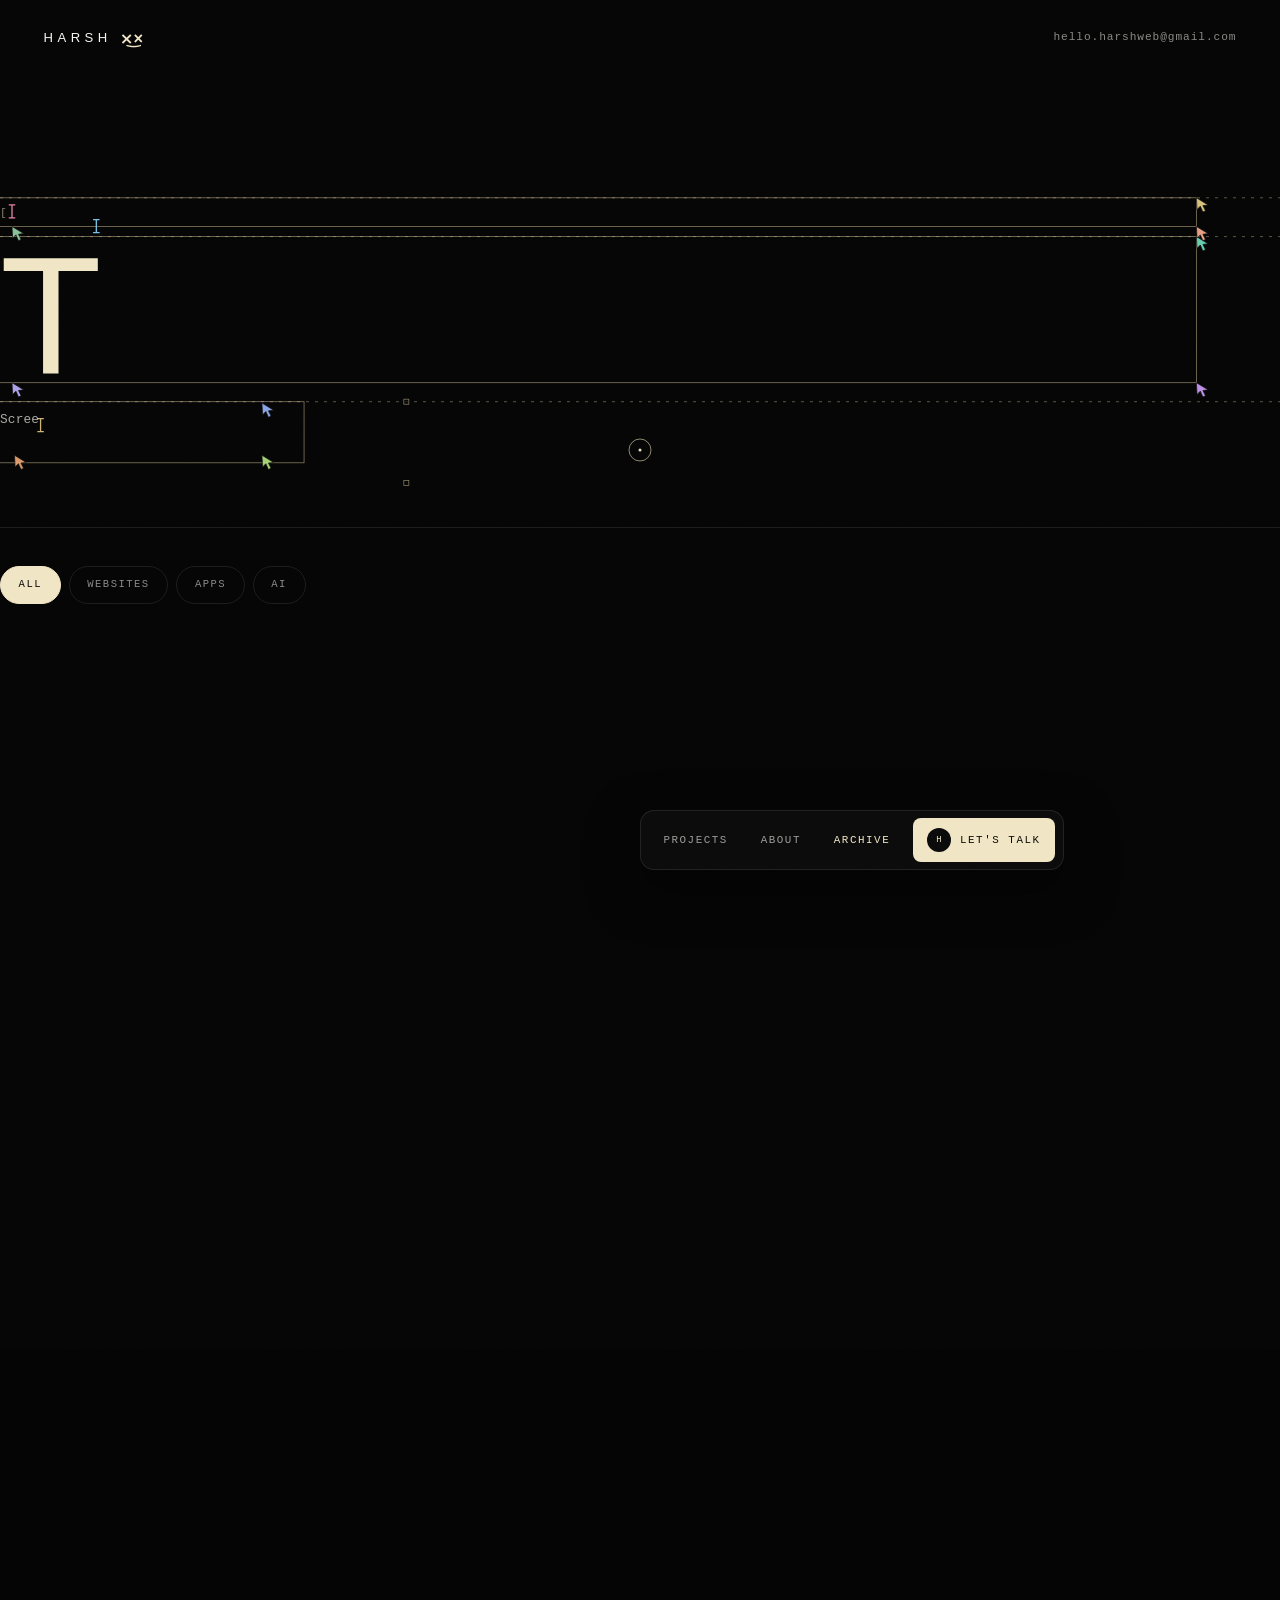
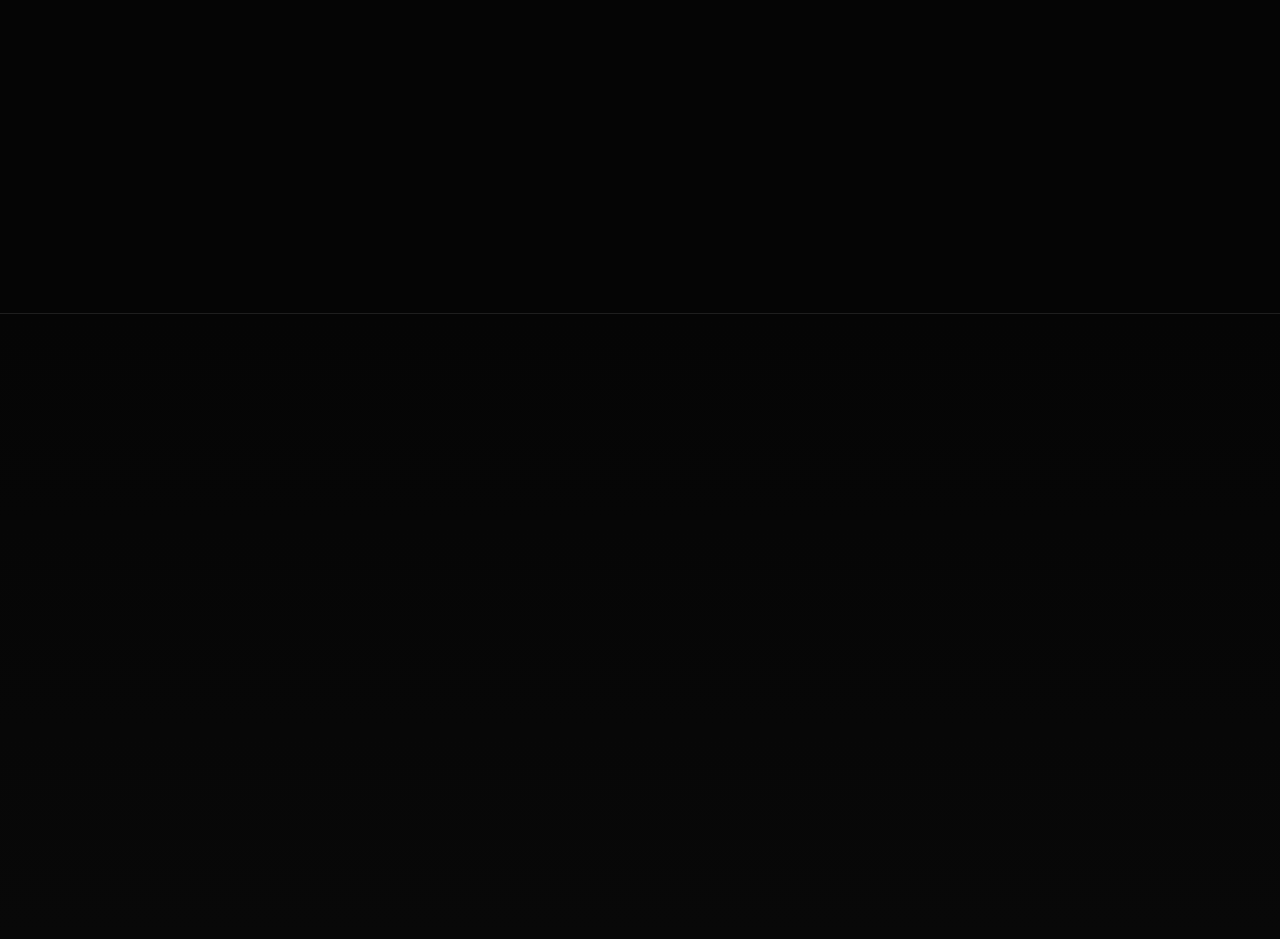
==== commit fd2a7440: "Add files via upload" ====
--- a/archive.html
+++ b/archive.html
@@ -20,11 +20,12 @@
 <meta property="og:type" content="website">
 <link rel="icon" href="assets/img/favicon.svg" type="image/svg+xml">
 <link rel="stylesheet" href="assets/css/styles.css">
-<link rel="stylesheet" href="assets/css/swarm.css?v=5-smooth">
+<link rel="stylesheet" href="assets/css/swarm.css?v=5-mobile">
 <script>if(!matchMedia('(prefers-reduced-motion: reduce)').matches){document.documentElement.classList.add('swarm-enabled','swarm-zero');setTimeout(function(){document.documentElement.classList.remove('swarm-zero')},5000)}</script>
 <style>.swarm-zero body{visibility:hidden;background:#050505}.swarm-zero .swarm-canvas{visibility:visible}</style>
 <link rel="stylesheet" href="assets/css/signature.css">
 <link rel="stylesheet" href="assets/css/smooth.css">
+<link rel="stylesheet" href="assets/css/mobile.css">
 </head>
 <body class="is-loading">
 
@@ -57,47 +58,47 @@
 
   <div class="archive__grid">
     <figure class="tile" data-title="Nova — Analytics dashboard" data-cat="apps ai">
-      <img src="assets/img/project-nova.webp" alt="Nova analytics dashboard" loading="lazy">
+      <picture class="mobile-picture"><source media="(max-width: 780px)" srcset="assets/img/mobile/project-nova.webp"><img decoding="async" src="assets/img/project-nova.webp" alt="Nova analytics dashboard" loading="lazy"></picture>
       <figcaption><span>Nova — Analytics dashboard</span><span>App · AI</span></figcaption>
     </figure>
 
     <figure class="tile" data-title="Aria — AI support agent" data-cat="ai apps">
-      <img src="assets/img/project-aria.webp" alt="Aria AI support agent" loading="lazy">
+      <picture class="mobile-picture"><source media="(max-width: 780px)" srcset="assets/img/mobile/project-aria.webp"><img decoding="async" src="assets/img/project-aria.webp" alt="Aria AI support agent" loading="lazy"></picture>
       <figcaption><span>Aria — AI support agent</span><span>AI</span></figcaption>
     </figure>
 
     <figure class="tile" data-title="Cadence — Startup website" data-cat="websites">
-      <img src="assets/img/project-cadence.webp" alt="Cadence startup website" loading="lazy">
+      <picture class="mobile-picture"><source media="(max-width: 780px)" srcset="assets/img/mobile/project-cadence.webp"><img decoding="async" src="assets/img/project-cadence.webp" alt="Cadence startup website" loading="lazy"></picture>
       <figcaption><span>Cadence — Startup website</span><span>Website</span></figcaption>
     </figure>
 
     <figure class="tile" data-title="Fitloop — Fitness app" data-cat="apps">
-      <img src="assets/img/project-fitloop.webp" alt="Fitloop fitness app" loading="lazy">
+      <picture class="mobile-picture"><source media="(max-width: 780px)" srcset="assets/img/mobile/project-fitloop.webp"><img decoding="async" src="assets/img/project-fitloop.webp" alt="Fitloop fitness app" loading="lazy"></picture>
       <figcaption><span>Fitloop — Fitness app</span><span>App</span></figcaption>
     </figure>
 
     <figure class="tile" data-title="Brew &amp; Co. — Coffee store" data-cat="websites">
-      <img src="assets/img/project-brew.webp" alt="Brew and Co coffee store" loading="lazy">
+      <picture class="mobile-picture"><source media="(max-width: 780px)" srcset="assets/img/mobile/project-brew.webp"><img decoding="async" src="assets/img/project-brew.webp" alt="Brew and Co coffee store" loading="lazy"></picture>
       <figcaption><span>Brew &amp; Co. — Coffee store</span><span>Website</span></figcaption>
     </figure>
 
     <figure class="tile" data-title="Vision — Computer vision platform" data-cat="ai apps">
-      <img src="assets/img/project-vision.webp" alt="Vision computer vision platform" loading="lazy">
+      <picture class="mobile-picture"><source media="(max-width: 780px)" srcset="assets/img/mobile/project-vision.webp"><img decoding="async" src="assets/img/project-vision.webp" alt="Vision computer vision platform" loading="lazy"></picture>
       <figcaption><span>Vision — CV platform</span><span>AI</span></figcaption>
     </figure>
 
     <figure class="tile" data-title="Crucial Healthy Salad — Home page" data-cat="websites">
-      <img src="assets/img/work-salad-home.webp" alt="Crucial Healthy Salad website home page" loading="lazy">
+      <picture class="mobile-picture"><source media="(max-width: 780px)" srcset="assets/img/mobile/work-salad-home.webp"><img decoding="async" src="assets/img/work-salad-home.webp" alt="Crucial Healthy Salad website home page" loading="lazy"></picture>
       <figcaption><span>Crucial Healthy Salad — Home</span><span>Website</span></figcaption>
     </figure>
 
     <figure class="tile" data-title="Crucial Healthy Salad — Our Story page" data-cat="websites">
-      <img src="assets/img/work-salad-story.webp" alt="Crucial Healthy Salad website Our Story page" loading="lazy">
+      <picture class="mobile-picture"><source media="(max-width: 780px)" srcset="assets/img/mobile/work-salad-story.webp"><img decoding="async" src="assets/img/work-salad-story.webp" alt="Crucial Healthy Salad website Our Story page" loading="lazy"></picture>
       <figcaption><span>Crucial Healthy Salad — Our Story</span><span>Website</span></figcaption>
     </figure>
 
     <figure class="tile" data-title="3D image gallery" data-cat="websites">
-      <img src="assets/img/work-gallery3d.webp" alt="Dark 3D image gallery" loading="lazy">
+      <picture class="mobile-picture"><source media="(max-width: 780px)" srcset="assets/img/mobile/work-gallery3d.webp"><img decoding="async" src="assets/img/work-gallery3d.webp" alt="Dark 3D image gallery" loading="lazy"></picture>
       <figcaption><span>3D image gallery</span><span>Website</span></figcaption>
     </figure>
   </div>
@@ -133,7 +134,7 @@
 <div class="lightbox" id="lightbox" hidden role="dialog" aria-modal="true" aria-label="Project preview">
   <button class="lightbox__close" type="button">Close ✕</button>
   <div>
-    <img src="assets/img/project-nova.webp" alt="">
+    <picture class="mobile-picture"><source media="(max-width: 780px)" srcset="assets/img/mobile/project-nova.webp"><img loading="lazy" decoding="async" src="assets/img/project-nova.webp" alt=""></picture>
     <div class="lightbox__bar">
       <span class="mono-xs" data-lb-title></span>
       <span class="mono-xs" data-lb-cat></span>
@@ -141,8 +142,8 @@
   </div>
 </div>
 
-<script src="assets/js/main.js?v=5-smooth"></script>
+<script src="assets/js/main.js?v=5-mobile"></script>
 <script src="assets/js/signature.js" defer></script>
-<script src="assets/js/swarm.js?v=5-smooth" defer></script>
+<script src="assets/js/swarm.js?v=5-mobile" defer></script>
 </body>
 </html>
--- a/assets/css/mobile.css
+++ b/assets/css/mobile.css
@@ -0,0 +1,22 @@
+/* A light rendering path for phones; the desktop v5 styling is unchanged. */
+.mobile-picture{display:contents}
+@media(pointer:coarse),(max-width:780px){
+ .grain,.spotlight,.hero__field,.cursor{display:none!important}
+ .topbar,.dock,.dock__inner,.chip,.quote,.pcard__link,.btn--ghost,.menu,.menuBtn,.case__thumb,.lightbox{backdrop-filter:none!important;-webkit-backdrop-filter:none!important}
+ .dock__inner{background:#11110ff5}
+ .menu{background:#080808fc}
+ .hero__media,.hero__row,.hero__inner,[data-parallax]{transform:none!important;will-change:auto!important}
+ .hero__inner{opacity:1!important}
+ .hero__media img,.about__photo img,.about__stripTrack img,.pcard__media img,.tile img,.cta__row img{filter:none!important}
+ .hero__media img{opacity:.9}
+ .ticker__track,.about__stripTrack,.cta__row,.hero__arrow,.dot{animation:none!important;will-change:auto!important}
+ .marquee__row,.quotes__bg span{transform:none!important;will-change:auto!important}
+ .reveal{transition:opacity .2s linear!important;transform:none!important;transition-delay:0s!important}
+ .js .reveal.is-in{transform:none!important}
+ .pcard__link,.tile,.quote,.btn,.about__photo img{transition:none!important;box-shadow:none!important;will-change:auto!important}
+ .swarm-pending.swarm-building{will-change:auto}
+ .swarm-word{transition:opacity .08s linear;display:inline}
+ .swarm-image{will-change:clip-path}
+ .signature-intro{transition:opacity .3s linear,visibility .3s}
+ ::view-transition-old(root),::view-transition-new(root){animation:none!important}
+}
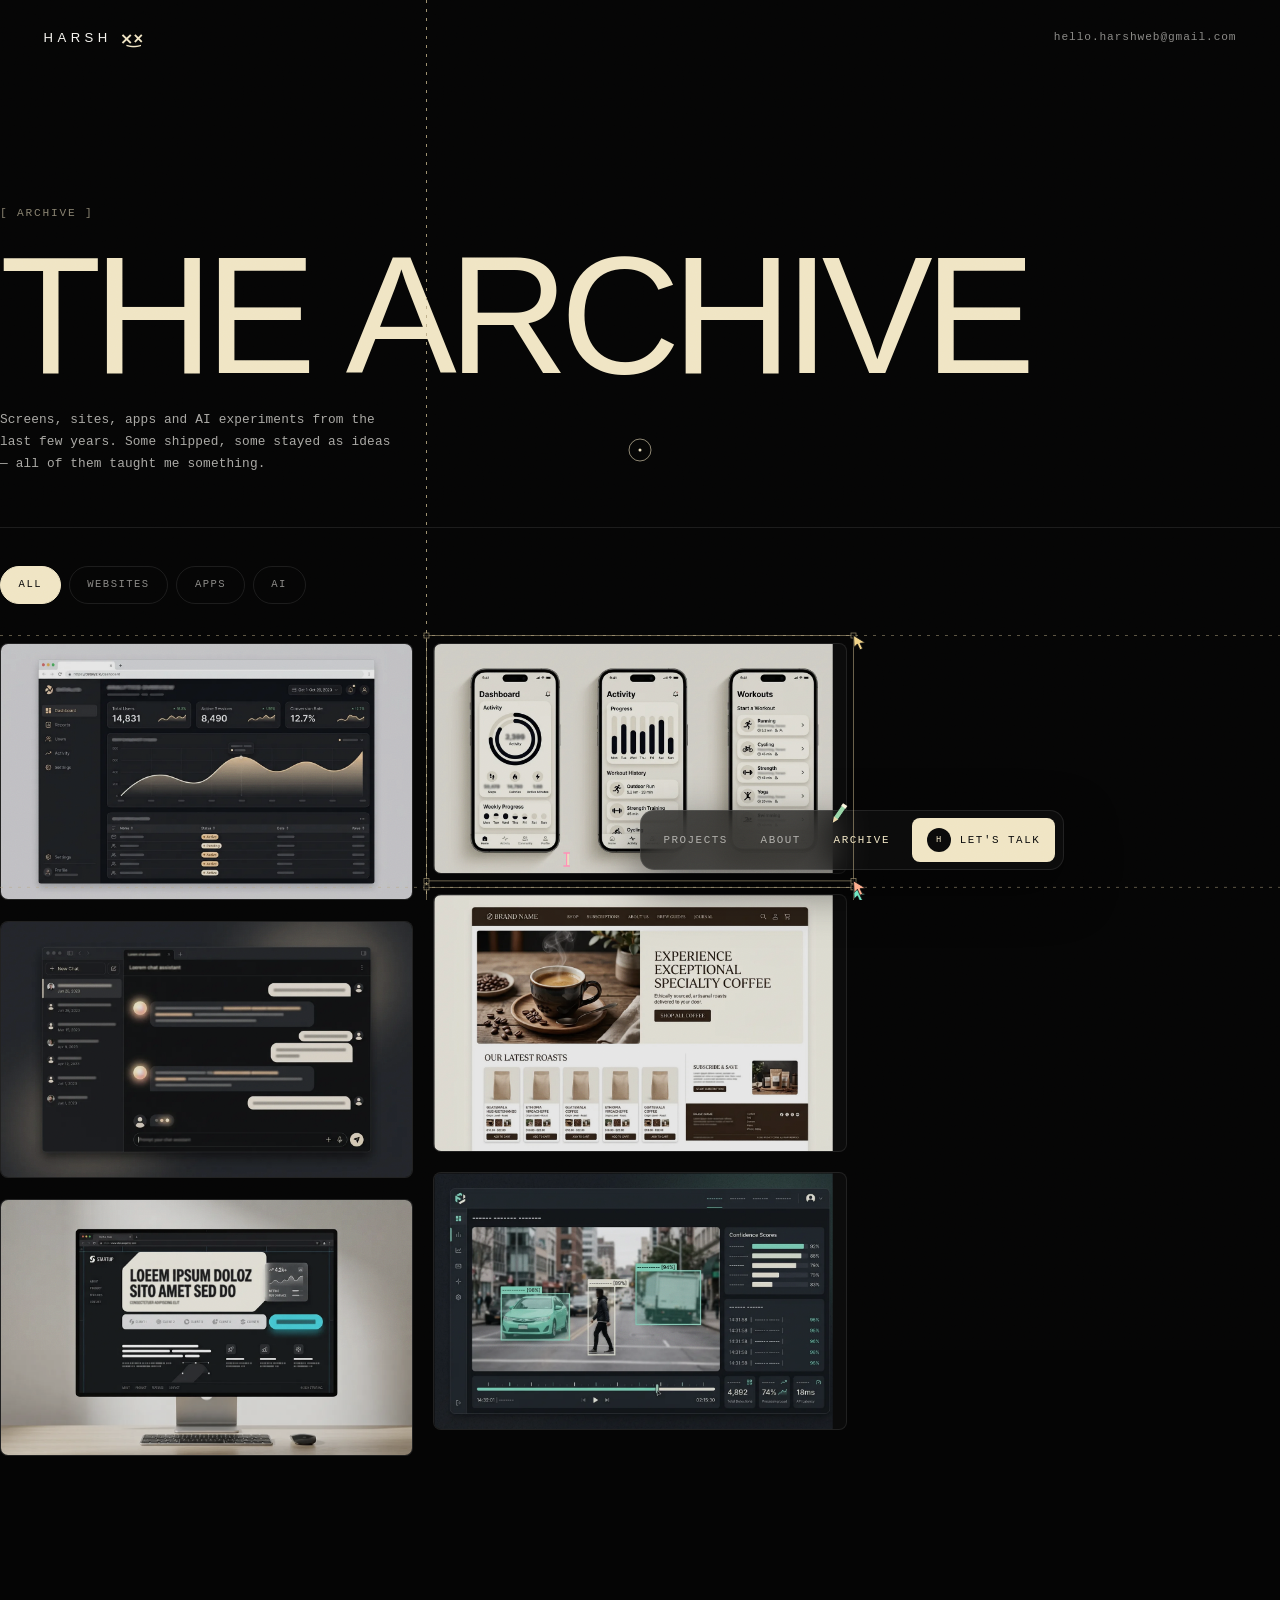
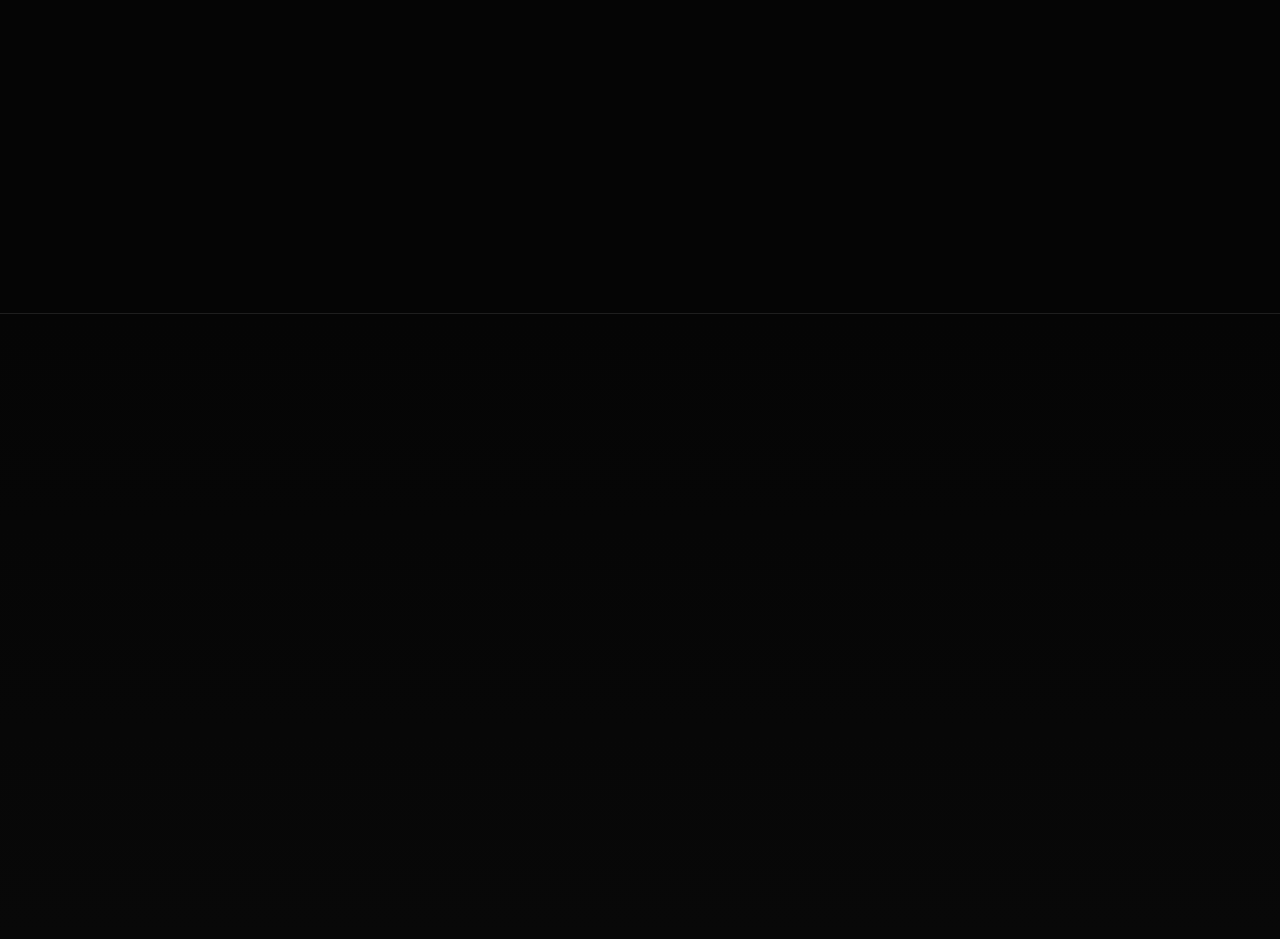
==== commit d4330f76: "Add files via upload" ====
--- a/archive.html
+++ b/archive.html
@@ -20,12 +20,12 @@
 <meta property="og:type" content="website">
 <link rel="icon" href="assets/img/favicon.svg" type="image/svg+xml">
 <link rel="stylesheet" href="assets/css/styles.css">
-<link rel="stylesheet" href="assets/css/swarm.css?v=5-mobile">
+<link rel="stylesheet" href="assets/css/swarm.css?v=5-fast-precise-650">
 <script>if(!matchMedia('(prefers-reduced-motion: reduce)').matches){document.documentElement.classList.add('swarm-enabled','swarm-zero');setTimeout(function(){document.documentElement.classList.remove('swarm-zero')},5000)}</script>
 <style>.swarm-zero body{visibility:hidden;background:#050505}.swarm-zero .swarm-canvas{visibility:visible}</style>
 <link rel="stylesheet" href="assets/css/signature.css">
 <link rel="stylesheet" href="assets/css/smooth.css">
-<link rel="stylesheet" href="assets/css/mobile.css">
+<link rel="stylesheet" href="assets/css/full-quality.css">
 </head>
 <body class="is-loading">
 
@@ -58,47 +58,47 @@
 
   <div class="archive__grid">
     <figure class="tile" data-title="Nova — Analytics dashboard" data-cat="apps ai">
-      <picture class="mobile-picture"><source media="(max-width: 780px)" srcset="assets/img/mobile/project-nova.webp"><img decoding="async" src="assets/img/project-nova.webp" alt="Nova analytics dashboard" loading="lazy"></picture>
+      <img src="assets/img/project-nova.webp" alt="Nova analytics dashboard" loading="lazy">
       <figcaption><span>Nova — Analytics dashboard</span><span>App · AI</span></figcaption>
     </figure>
 
     <figure class="tile" data-title="Aria — AI support agent" data-cat="ai apps">
-      <picture class="mobile-picture"><source media="(max-width: 780px)" srcset="assets/img/mobile/project-aria.webp"><img decoding="async" src="assets/img/project-aria.webp" alt="Aria AI support agent" loading="lazy"></picture>
+      <img src="assets/img/project-aria.webp" alt="Aria AI support agent" loading="lazy">
       <figcaption><span>Aria — AI support agent</span><span>AI</span></figcaption>
     </figure>
 
     <figure class="tile" data-title="Cadence — Startup website" data-cat="websites">
-      <picture class="mobile-picture"><source media="(max-width: 780px)" srcset="assets/img/mobile/project-cadence.webp"><img decoding="async" src="assets/img/project-cadence.webp" alt="Cadence startup website" loading="lazy"></picture>
+      <img src="assets/img/project-cadence.webp" alt="Cadence startup website" loading="lazy">
       <figcaption><span>Cadence — Startup website</span><span>Website</span></figcaption>
     </figure>
 
     <figure class="tile" data-title="Fitloop — Fitness app" data-cat="apps">
-      <picture class="mobile-picture"><source media="(max-width: 780px)" srcset="assets/img/mobile/project-fitloop.webp"><img decoding="async" src="assets/img/project-fitloop.webp" alt="Fitloop fitness app" loading="lazy"></picture>
+      <img src="assets/img/project-fitloop.webp" alt="Fitloop fitness app" loading="lazy">
       <figcaption><span>Fitloop — Fitness app</span><span>App</span></figcaption>
     </figure>
 
     <figure class="tile" data-title="Brew &amp; Co. — Coffee store" data-cat="websites">
-      <picture class="mobile-picture"><source media="(max-width: 780px)" srcset="assets/img/mobile/project-brew.webp"><img decoding="async" src="assets/img/project-brew.webp" alt="Brew and Co coffee store" loading="lazy"></picture>
+      <img src="assets/img/project-brew.webp" alt="Brew and Co coffee store" loading="lazy">
       <figcaption><span>Brew &amp; Co. — Coffee store</span><span>Website</span></figcaption>
     </figure>
 
     <figure class="tile" data-title="Vision — Computer vision platform" data-cat="ai apps">
-      <picture class="mobile-picture"><source media="(max-width: 780px)" srcset="assets/img/mobile/project-vision.webp"><img decoding="async" src="assets/img/project-vision.webp" alt="Vision computer vision platform" loading="lazy"></picture>
+      <img src="assets/img/project-vision.webp" alt="Vision computer vision platform" loading="lazy">
       <figcaption><span>Vision — CV platform</span><span>AI</span></figcaption>
     </figure>
 
     <figure class="tile" data-title="Crucial Healthy Salad — Home page" data-cat="websites">
-      <picture class="mobile-picture"><source media="(max-width: 780px)" srcset="assets/img/mobile/work-salad-home.webp"><img decoding="async" src="assets/img/work-salad-home.webp" alt="Crucial Healthy Salad website home page" loading="lazy"></picture>
+      <img src="assets/img/work-salad-home.webp" alt="Crucial Healthy Salad website home page" loading="lazy">
       <figcaption><span>Crucial Healthy Salad — Home</span><span>Website</span></figcaption>
     </figure>
 
     <figure class="tile" data-title="Crucial Healthy Salad — Our Story page" data-cat="websites">
-      <picture class="mobile-picture"><source media="(max-width: 780px)" srcset="assets/img/mobile/work-salad-story.webp"><img decoding="async" src="assets/img/work-salad-story.webp" alt="Crucial Healthy Salad website Our Story page" loading="lazy"></picture>
+      <img src="assets/img/work-salad-story.webp" alt="Crucial Healthy Salad website Our Story page" loading="lazy">
       <figcaption><span>Crucial Healthy Salad — Our Story</span><span>Website</span></figcaption>
     </figure>
 
     <figure class="tile" data-title="3D image gallery" data-cat="websites">
-      <picture class="mobile-picture"><source media="(max-width: 780px)" srcset="assets/img/mobile/work-gallery3d.webp"><img decoding="async" src="assets/img/work-gallery3d.webp" alt="Dark 3D image gallery" loading="lazy"></picture>
+      <img src="assets/img/work-gallery3d.webp" alt="Dark 3D image gallery" loading="lazy">
       <figcaption><span>3D image gallery</span><span>Website</span></figcaption>
     </figure>
   </div>
@@ -134,7 +134,7 @@
 <div class="lightbox" id="lightbox" hidden role="dialog" aria-modal="true" aria-label="Project preview">
   <button class="lightbox__close" type="button">Close ✕</button>
   <div>
-    <picture class="mobile-picture"><source media="(max-width: 780px)" srcset="assets/img/mobile/project-nova.webp"><img loading="lazy" decoding="async" src="assets/img/project-nova.webp" alt=""></picture>
+    <img src="assets/img/project-nova.webp" alt="">
     <div class="lightbox__bar">
       <span class="mono-xs" data-lb-title></span>
       <span class="mono-xs" data-lb-cat></span>
@@ -142,8 +142,8 @@
   </div>
 </div>
 
-<script src="assets/js/main.js?v=5-mobile"></script>
+<script src="assets/js/main.js?v=5-fast-precise-650"></script>
 <script src="assets/js/signature.js" defer></script>
-<script src="assets/js/swarm.js?v=5-mobile" defer></script>
+<script src="assets/js/swarm.js?v=5-fast-precise-650" defer></script>
 </body>
 </html>
--- a/assets/css/smooth.css
+++ b/assets/css/smooth.css
@@ -3,7 +3,7 @@
 .about__photo img{object-fit:cover;object-position:50% 43%;filter:saturate(.82) contrast(1.04) brightness(.95)}
 .about__photo:hover img{filter:saturate(.95) contrast(1.04) brightness(.98)}
 .swarm-replay{display:none!important}
-.grain{animation:none}
+.grain{animation:grainShift 8s steps(6) infinite}
 /* Smaller original pointer; builder cursors are separately scaled in canvas. */
 .cursor__ring{width:23px;height:23px}
 .cursor__dot{width:3px;height:3px}
--- a/assets/css/full-quality.css
+++ b/assets/css/full-quality.css
@@ -0,0 +1,7 @@
+/* Full effects on phones and desktop. No lite-mode visual overrides. */
+swarm-run{font:inherit;line-height:inherit;letter-spacing:inherit;color:inherit}
+.swarm-word{font:inherit;line-height:inherit;letter-spacing:inherit;white-space:nowrap;vertical-align:baseline;transition:none}
+/* The inline display set by the renderer also keeps testimonial-name tokens
+   out of the original span/flex selectors. */
+.quote figcaption swarm-word{writing-mode:horizontal-tb}
+@media(prefers-reduced-motion:reduce){.grain{animation:none!important}.swarm-word{opacity:1!important;clip-path:none!important}}
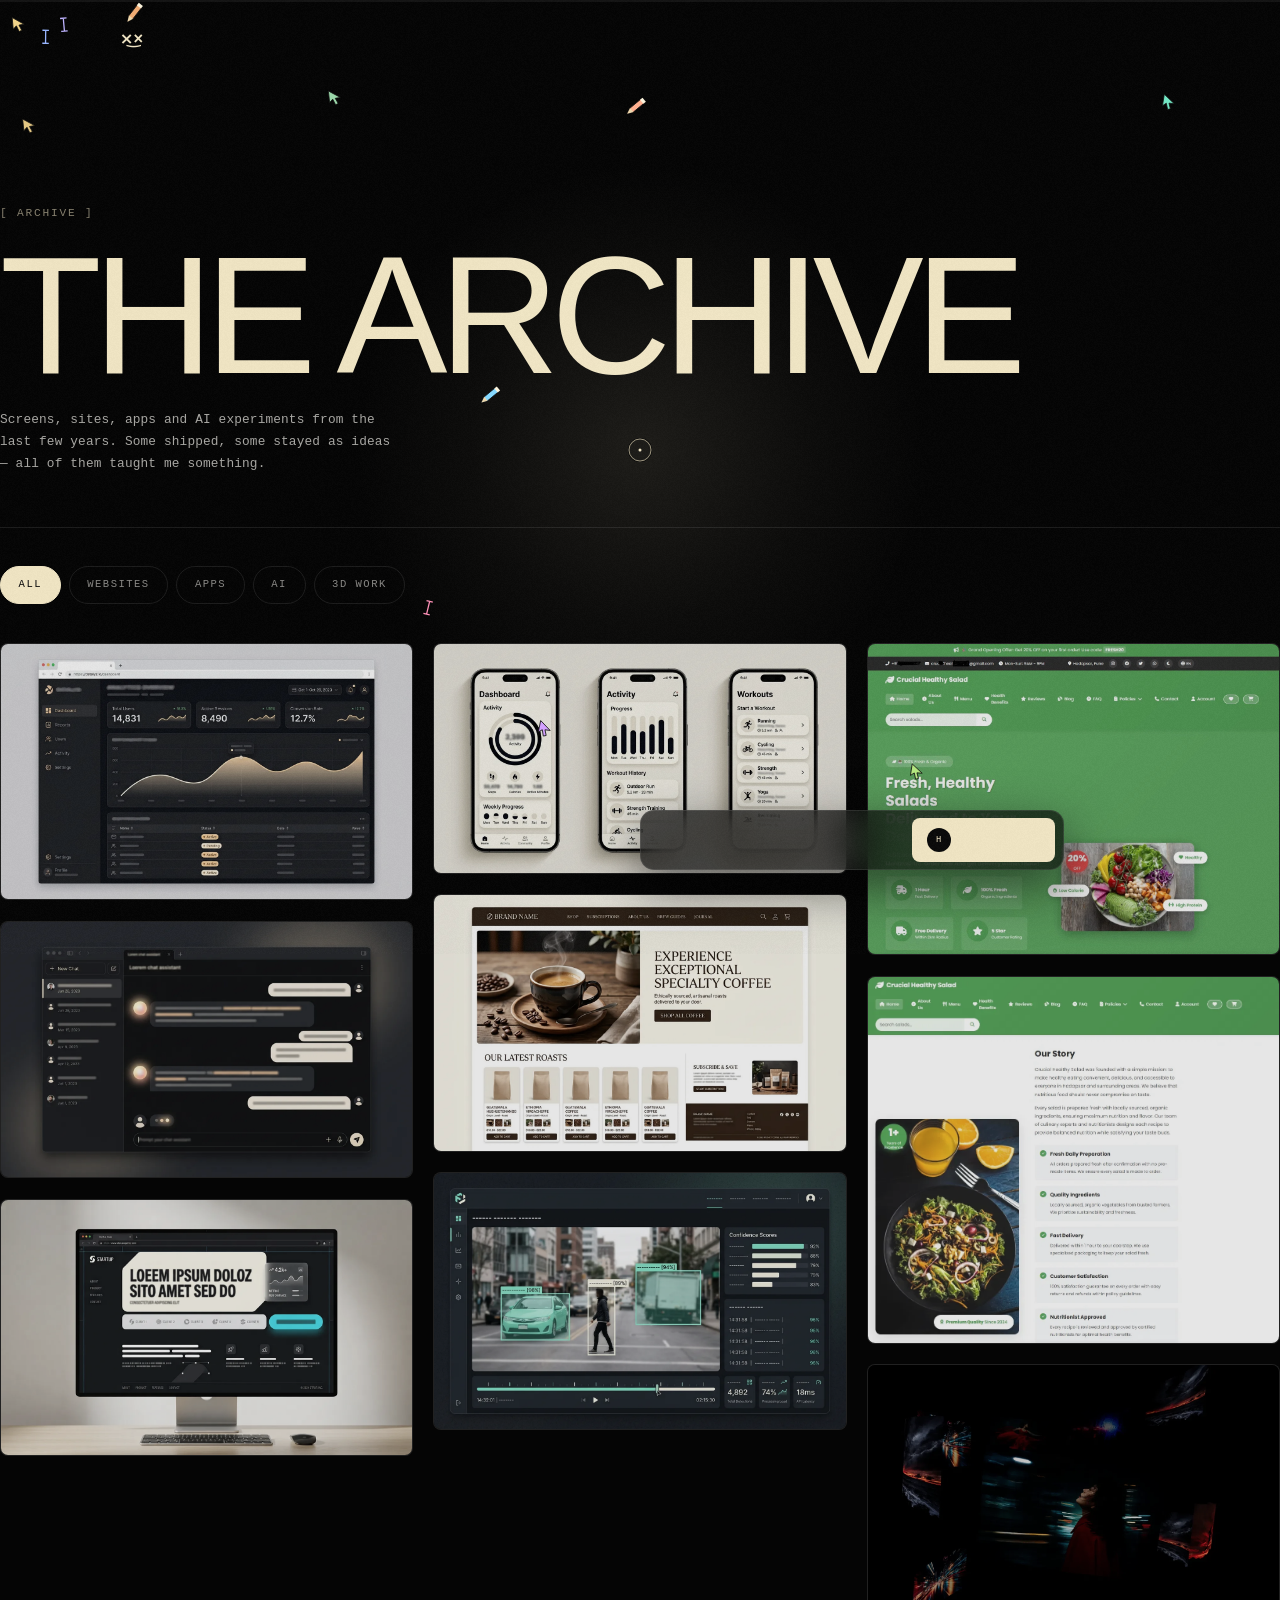
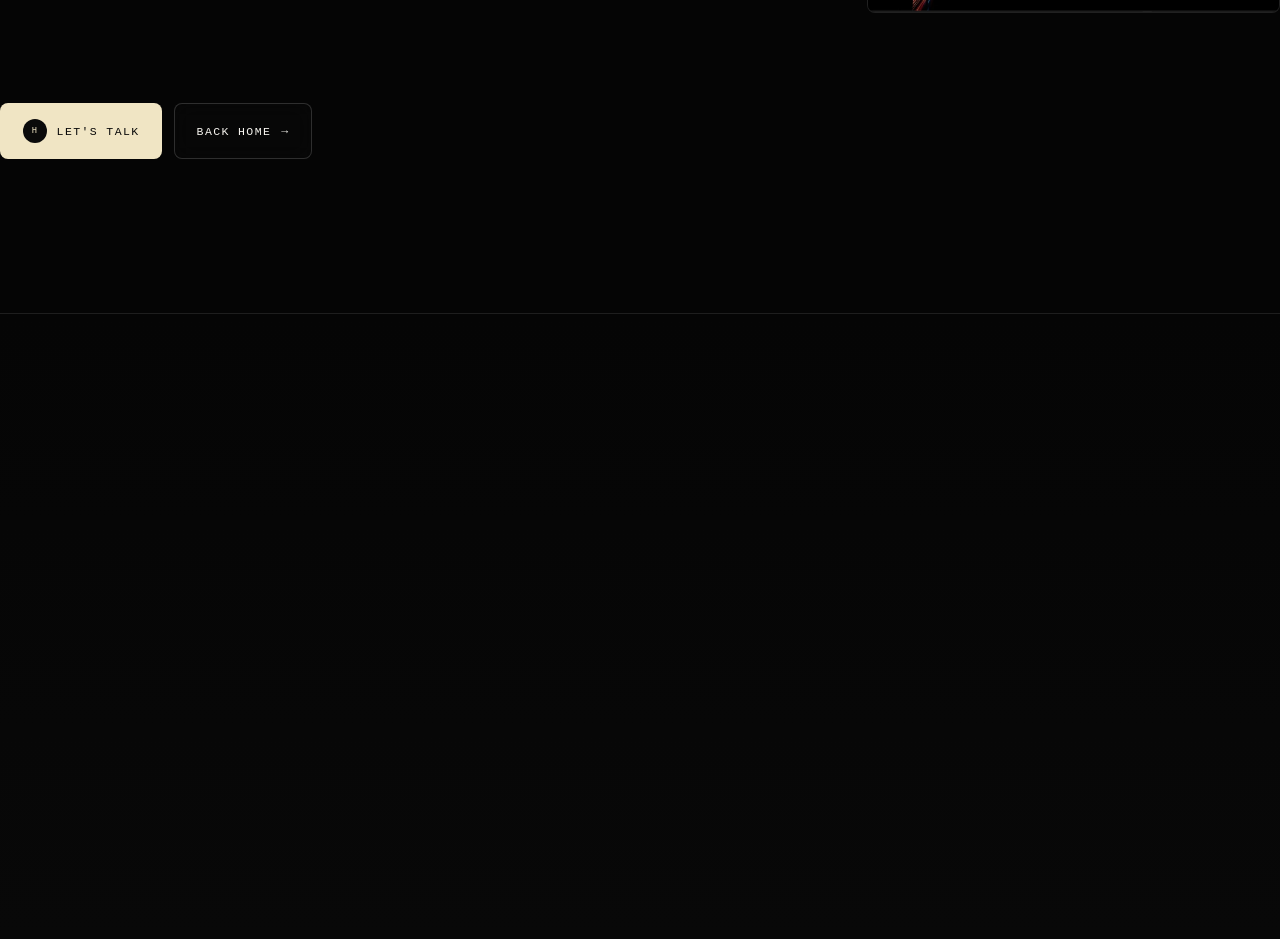
==== commit 7f4249df: "Add files via upload" ====
--- a/archive.html
+++ b/archive.html
@@ -20,12 +20,14 @@
 <meta property="og:type" content="website">
 <link rel="icon" href="assets/img/favicon.svg" type="image/svg+xml">
 <link rel="stylesheet" href="assets/css/styles.css">
-<link rel="stylesheet" href="assets/css/swarm.css?v=5-fast-precise-650">
+<link rel="stylesheet" href="assets/css/swarm.css?v=5-high-fps-1">
 <script>if(!matchMedia('(prefers-reduced-motion: reduce)').matches){document.documentElement.classList.add('swarm-enabled','swarm-zero');setTimeout(function(){document.documentElement.classList.remove('swarm-zero')},5000)}</script>
 <style>.swarm-zero body{visibility:hidden;background:#050505}.swarm-zero .swarm-canvas{visibility:visible}</style>
 <link rel="stylesheet" href="assets/css/signature.css">
 <link rel="stylesheet" href="assets/css/smooth.css">
 <link rel="stylesheet" href="assets/css/full-quality.css">
+<link rel="stylesheet" href="assets/css/performance.css?v=1">
+<link rel="stylesheet" href="assets/css/three-work-cards.css?v=1">
 </head>
 <body class="is-loading">
 
@@ -50,13 +52,14 @@
   </header>
 
   <div class="filters" role="tablist" aria-label="Filter work by type">
-    <button type="button" class="is-active" data-filter="all">All</button>
-    <button type="button" data-filter="websites">Websites</button>
-    <button type="button" data-filter="apps">Apps</button>
-    <button type="button" data-filter="ai">AI</button>
+    <button type="button" class="is-active" data-filter="all" id="filter-all" role="tab" aria-selected="true" aria-controls="archive-project-grid">All</button>
+    <button type="button" data-filter="websites" id="filter-websites" role="tab" aria-selected="false" aria-controls="archive-project-grid">Websites</button>
+    <button type="button" data-filter="apps" id="filter-apps" role="tab" aria-selected="false" aria-controls="archive-project-grid">Apps</button>
+    <button type="button" data-filter="ai" id="filter-ai" role="tab" aria-selected="false" aria-controls="archive-project-grid">AI</button>
+    <button type="button" data-filter="3d" id="filter-3d" role="tab" aria-selected="false" aria-controls="archive3d-panel">3D Work</button>
   </div>
 
-  <div class="archive__grid">
+  <div class="archive__grid" id="archive-project-grid" role="tabpanel" aria-labelledby="filter-all">
     <figure class="tile" data-title="Nova — Analytics dashboard" data-cat="apps ai">
       <img src="assets/img/project-nova.webp" alt="Nova analytics dashboard" loading="lazy">
       <figcaption><span>Nova — Analytics dashboard</span><span>App · AI</span></figcaption>
@@ -103,6 +106,11 @@
     </figure>
   </div>
 
+
+  <section class="archive3d-panel" id="archive3d-panel" role="tabpanel" aria-labelledby="filter-3d" hidden>
+    <div id="three-work-cards" class="three-work-cards"></div>
+  </section>
+
   <div class="cta__actions" style="justify-content:flex-start;margin-top:clamp(50px,7vw,90px)">
     <a class="btn btn--cream" href="mailto:hello.harshweb@gmail.com"><span class="avatar avatar--btn" data-initials="H"></span>Let's talk</a>
     <a class="btn btn--ghost" href="index.html">Back home <span aria-hidden="true">→</span></a>
@@ -142,8 +150,11 @@
   </div>
 </div>
 
-<script src="assets/js/main.js?v=5-fast-precise-650"></script>
+<script src="assets/js/main.js?v=5-high-fps-1"></script>
 <script src="assets/js/signature.js" defer></script>
-<script src="assets/js/swarm.js?v=5-fast-precise-650" defer></script>
+<script src="assets/js/swarm.js?v=6-logo-home" defer></script>
+<script src="assets/js/three-works.js"></script>
+<script src="assets/js/three-work-mount.js?v=2"></script>
+<script src="assets/js/three-work-cards.js?v=2" defer></script>
 </body>
 </html>
--- a/assets/css/performance.css
+++ b/assets/css/performance.css
@@ -0,0 +1,24 @@
+/* Same animated film-grain treatment without a live SVG turbulence filter.
+   Six-percent overscan is enough for the existing three-percent movement. */
+.grain{inset:-6%;background-image:url('../img/grain-fast.png');background-size:200px 200px;will-change:transform}
+.case__thumb{left:0!important;top:0!important}
+/* Avoid hundreds of forced individual compositor layers for word lighting. */
+[data-split="words"] .word{will-change:auto}
+
+/* The same hero grayscale/contrast/brightness look, pre-rendered at full resolution. */
+.hero__media img{filter:none}
+@media(max-width:780px){.hero__field{display:block}}
+/* Composite the fine grain normally instead of blending another full-screen
+   offscreen surface on every scroll frame. Texture and movement remain. */
+.grain{mix-blend-mode:normal;opacity:.035}
+.hero__field{mix-blend-mode:normal}
+.cursor{mix-blend-mode:normal}
+.cursor__ring{box-shadow:0 0 0 .5px #050505}
+/* Native-resolution static vector strips, moved by the compositor. */
+.hero__wave{animation:heroWaveTravel linear infinite;will-change:transform;pointer-events:none}
+.hero__wave svg{display:block;max-width:none}
+@keyframes heroWaveTravel{from{transform:translate3d(0,0,0)}to{transform:translate3d(calc(-1 * var(--wave-period)),0,0)}}
+@media(prefers-reduced-motion:reduce){.hero__wave{animation:none}}
+/* Scroll-driven transforms must not restart a one-second entrance tween
+   on every tiny wheel movement. Opacity entrance still animates normally. */
+.reveal[data-parallax]{transition-property:opacity,border-color,box-shadow}
--- a/assets/css/three-work-cards.css
+++ b/assets/css/three-work-cards.css
@@ -0,0 +1,9 @@
+#archive3d-panel[hidden],#archive-project-grid[hidden]{display:none!important}
+.three-work-cards{display:grid;grid-template-columns:repeat(3,minmax(0,1fr));gap:28px}
+.three-work-card{display:block;color:var(--cream);text-decoration:none;border:1px solid var(--line-strong);border-radius:var(--r-md);overflow:hidden;background:#090909}
+.three-card-preview{position:relative;height:340px;overflow:hidden;pointer-events:none}.three-card-preview canvas,.three-card-preview iframe{display:block;width:100%;height:100%;border:0;pointer-events:none}
+.three-card-status{position:absolute;inset:0;display:grid;place-items:center;text-align:center;padding:20px;font:11px var(--font-mono);color:var(--muted)}
+.three-card-caption{padding:18px;display:flex;gap:16px;align-items:center;justify-content:space-between;font:12px var(--font-mono)}.three-card-caption span:last-child{font-size:10px;color:var(--muted);white-space:nowrap}.three-work-card:hover,.three-work-card:focus-visible{border-color:var(--cream)}
+.filters{scroll-margin-top:90px}
+@media(max-width:900px){.three-work-cards{grid-template-columns:repeat(2,minmax(0,1fr))}}
+@media(max-width:600px){.three-work-cards{grid-template-columns:1fr}.three-card-preview{height:360px}.filters{gap:6px;scroll-margin-top:70px}.filters button{padding:10px 12px;font-size:.6rem;letter-spacing:.09em}}
